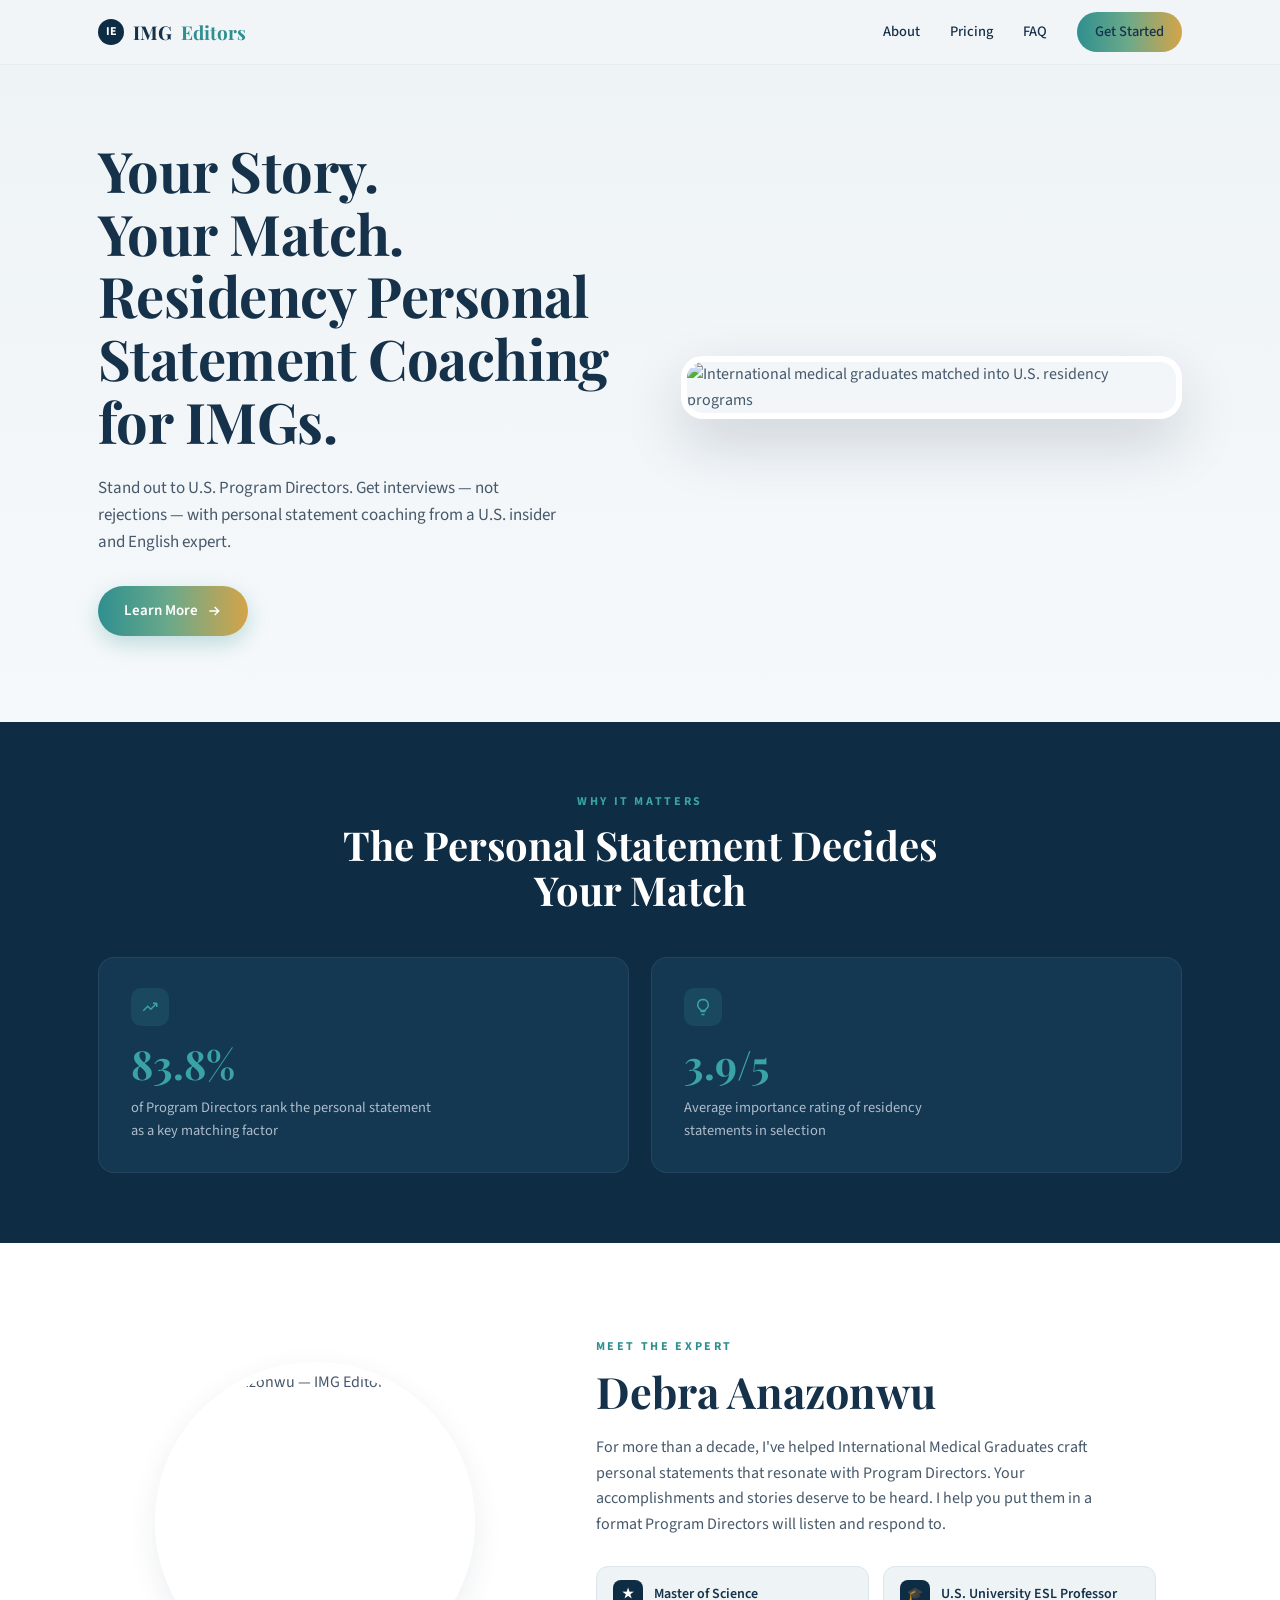
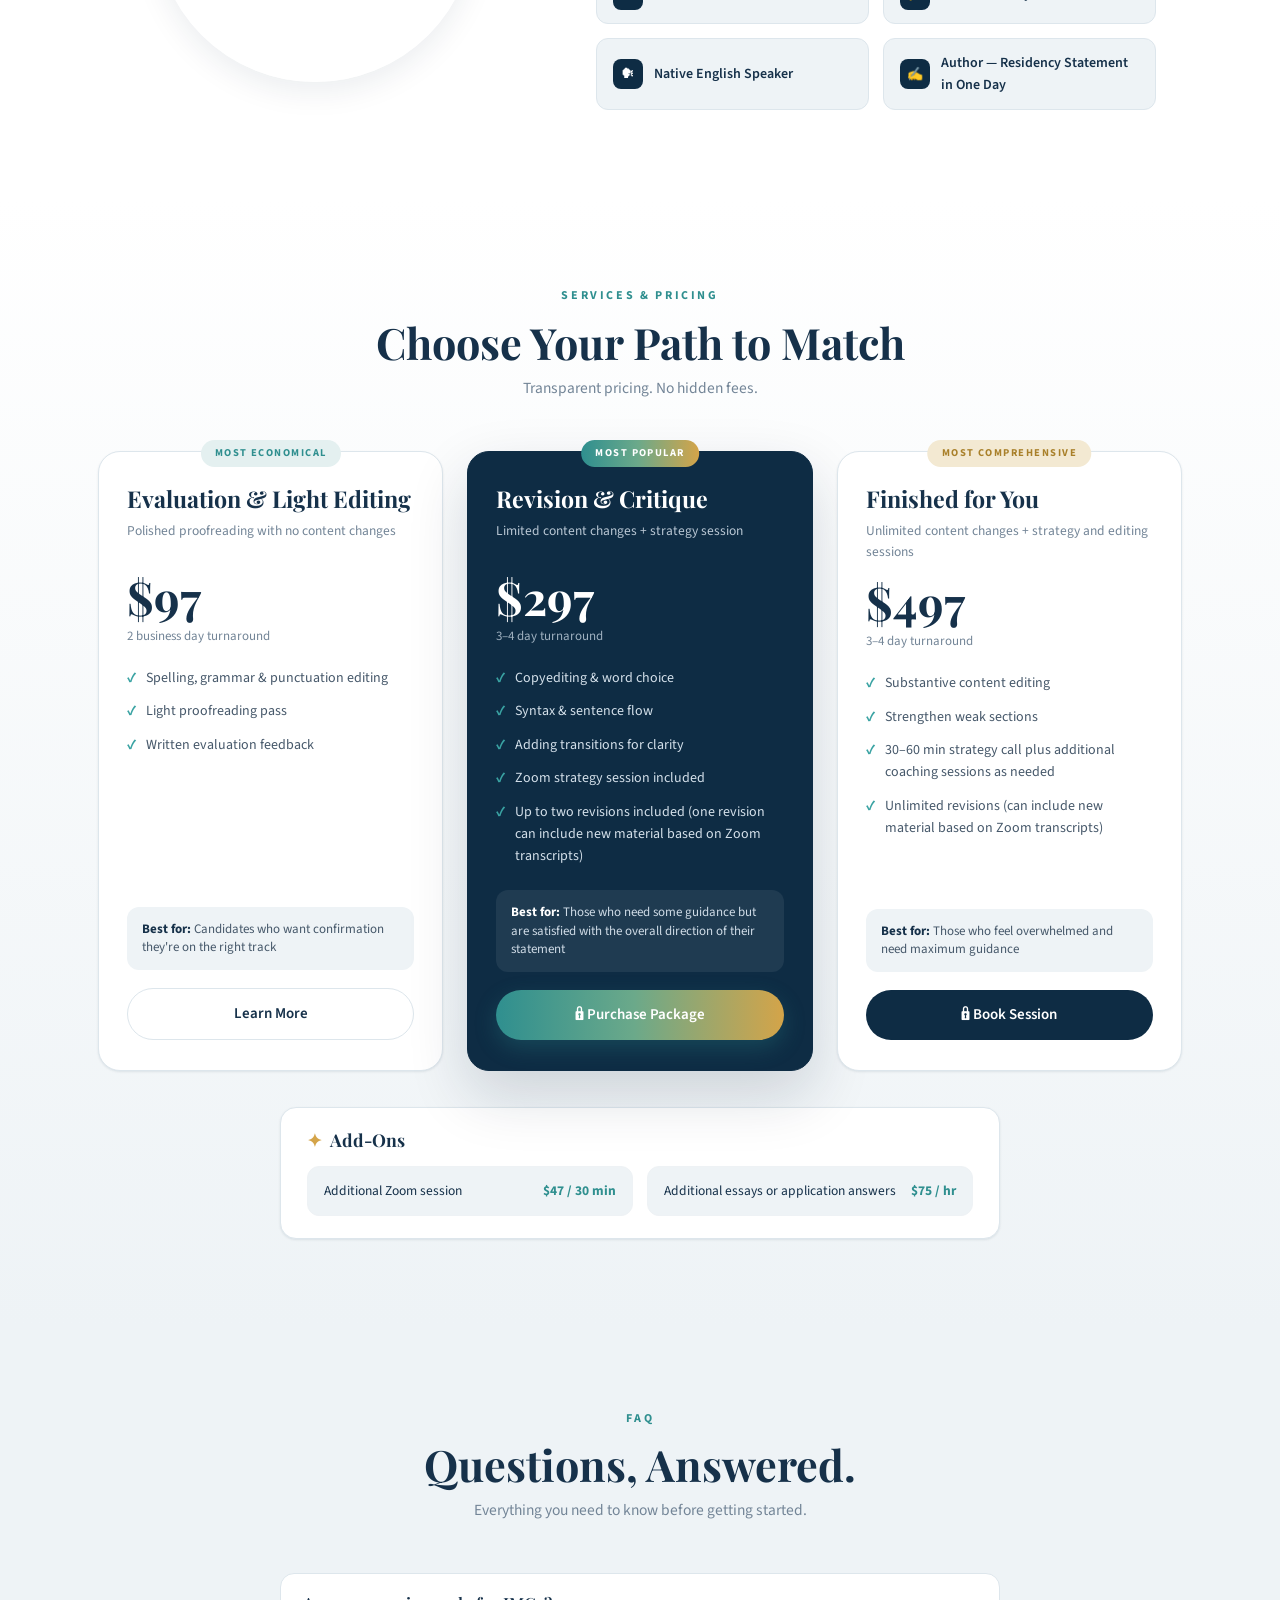
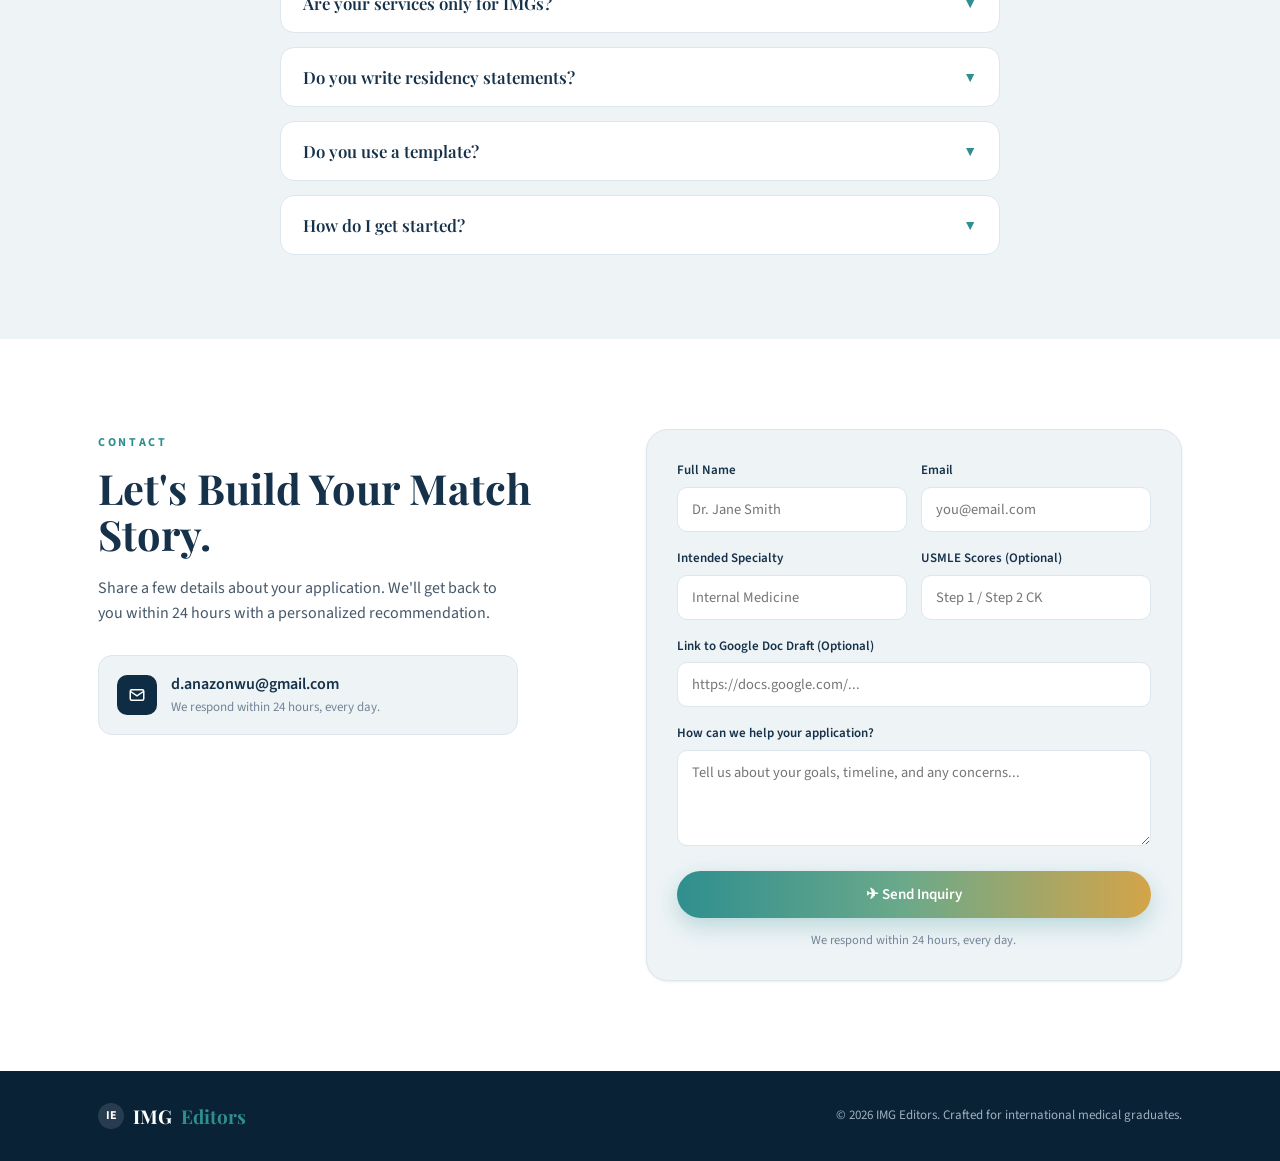
==== index.html @ 1b754765 "Rename index (1).html to index.html" ====
<!DOCTYPE html>
<html lang="en">
<head>
  <meta charset="UTF-8" />
  <meta name="viewport" content="width=device-width, initial-scale=1" />
  <title>IMG Editors — Residency Personal Statement Coaching for IMGs</title>
  <meta name="description" content="Premium residency personal statement editing & coaching for International Medical Graduates. Stand out to U.S. Program Directors and match into your dream specialty." />
  <meta property="og:title" content="IMG Editors — Residency Personal Statement Coaching" />
  <meta property="og:description" content="Expert coaching from a U.S. insider. Get interviews — not rejections." />
  <meta property="og:type" content="website" />
  <link rel="preconnect" href="https://fonts.googleapis.com" />
  <link rel="preconnect" href="https://fonts.gstatic.com" crossorigin />
  <link rel="stylesheet" href="styles.css" />
</head>
<body id="top">

  <!-- NAV -->
  <nav class="nav">
    <div class="container nav-inner">
      <a href="#top" class="brand"><span class="dot">IE</span>IMG<span class="accent">Editors</span></a>
      <div class="nav-links" id="navLinks">
        <a href="#expert">About</a>
        <a href="#pricing">Pricing</a>
        <a href="#faq">FAQ</a>
        <a href="#contact" class="nav-cta">Get Started</a>
      </div>
      <button class="nav-burger" id="burger" aria-label="Menu">
        <svg width="24" height="24" fill="none" stroke="currentColor" stroke-width="2" viewBox="0 0 24 24"><path d="M3 6h18M3 12h18M3 18h18"/></svg>
      </button>
    </div>
  </nav>

  <!-- HERO -->
  <header class="hero">
    <div class="container hero-grid">
      <div class="reveal">
        <h1>Your Story.<br/>Your Match.<br/>Residency Personal Statement Coaching for IMGs.</h1>
        <p>Stand out to U.S. Program Directors. Get interviews — not rejections — with personal statement coaching from a U.S. insider and English expert.</p>
        <a href="book.html" class="btn btn-grad">Learn More
          <svg width="16" height="16" fill="none" stroke="currentColor" stroke-width="2.2" viewBox="0 0 24 24"><path d="M5 12h14M13 6l6 6-6 6"/></svg>
        </a>
      </div>
      <div class="hero-img reveal">
        <img src="assets/hero-doctors.png" alt="International medical graduates matched into U.S. residency programs" />
      </div>
    </div>
  </header>

  <!-- WHY IT MATTERS -->
  <section class="why">
    <div class="container">
      <span class="eyebrow center">Why It Matters</span>
      <h2>The Personal Statement Decides Your Match</h2>
      <div class="stat-grid">
        <div class="stat-card reveal">
          <div class="ic"><svg width="18" height="18" fill="none" stroke="currentColor" stroke-width="2" viewBox="0 0 24 24"><path d="M3 17l6-6 4 4 8-8"/><path d="M21 7h-5M21 7v5"/></svg></div>
          <div class="stat-num">83.8%</div>
          <p>of Program Directors rank the personal statement as a key matching factor</p>
        </div>
        <div class="stat-card reveal">
          <div class="ic"><svg width="18" height="18" fill="none" stroke="currentColor" stroke-width="2" viewBox="0 0 24 24"><path d="M9 18h6M10 22h4M12 2a7 7 0 0 0-4 12.7c.6.5 1 1.3 1 2.1h6c0-.8.4-1.6 1-2.1A7 7 0 0 0 12 2z"/></svg></div>
          <div class="stat-num">3.9/5</div>
          <p>Average importance rating of residency statements in selection</p>
        </div>
      </div>
    </div>
  </section>

  <!-- MEET THE EXPERT -->
  <section class="expert" id="expert">
    <div class="container expert-grid">
      <div class="reveal">
        <div class="expert-photo"><img src="assets/debra.jpg" alt="Debra Anazonwu — IMG Editors founder" /></div>
      </div>
      <div class="reveal">
        <span class="eyebrow">Meet The Expert</span>
        <h2>Debra Anazonwu</h2>
        <p class="bio">For more than a decade, I've helped International Medical Graduates craft personal statements that resonate with Program Directors. Your accomplishments and stories deserve to be heard. I help you put them in a format Program Directors will listen and respond to.</p>
        <div class="cred-grid">
          <div class="cred"><span class="ic">★</span>Master of Science</div>
          <div class="cred"><span class="ic">🎓</span>U.S. University ESL Professor</div>
          <div class="cred"><span class="ic">🗣</span>Native English Speaker</div>
          <div class="cred"><span class="ic">✍</span>Author — Residency Statement in One Day</div>
        </div>
      </div>
    </div>
  </section>

  <!-- PRICING -->
  <section class="pricing" id="pricing">
    <div class="container">
      <div class="section-head">
        <span class="eyebrow center">Services &amp; Pricing</span>
        <h2>Choose Your Path to Match</h2>
        <p class="sub">Transparent pricing. No hidden fees.</p>
      </div>

      <div class="price-grid">
        <!-- Economical -->
        <div class="price-card reveal">
          <span class="badge eco">Most Economical</span>
          <h3>Evaluation &amp; Light Editing</h3>
          <p class="desc">Polished proofreading with no content changes</p>
          <div class="price">$97</div>
          <div class="turn">2 business day turnaround</div>
          <ul class="feat">
            <li>Spelling, grammar &amp; punctuation editing</li>
            <li>Light proofreading pass</li>
            <li>Written evaluation feedback</li>
          </ul>
          <div class="best"><b>Best for:</b> Candidates who want confirmation they're on the right track</div>
          <a href="#contact" class="btn btn-outline btn-block">Learn More</a>
        </div>

        <!-- Popular -->
        <div class="price-card featured reveal">
          <span class="badge pop">Most Popular</span>
          <h3>Revision &amp; Critique</h3>
          <p class="desc">Limited content changes + strategy session</p>
          <div class="price">$297</div>
          <div class="turn">3–4 day turnaround</div>
          <ul class="feat">
            <li>Copyediting &amp; word choice</li>
            <li>Syntax &amp; sentence flow</li>
            <li>Adding transitions for clarity</li>
            <li>Zoom strategy session included</li>
            <li>Up to two revisions included (one revision can include new material based on Zoom transcripts)</li>
          </ul>
          <div class="best"><b>Best for:</b> Those who need some guidance but are satisfied with the overall direction of their statement</div>
          <a href="#contact" class="btn btn-grad btn-block">🔒 Purchase Package</a>
        </div>

        <!-- Comprehensive -->
        <div class="price-card reveal">
          <span class="badge comp">Most Comprehensive</span>
          <h3>Finished for You</h3>
          <p class="desc">Unlimited content changes + strategy and editing sessions</p>
          <div class="price">$497</div>
          <div class="turn">3–4 day turnaround</div>
          <ul class="feat">
            <li>Substantive content editing</li>
            <li>Strengthen weak sections</li>
            <li>30–60 min strategy call plus additional coaching sessions as needed</li>
            <li>Unlimited revisions (can include new material based on Zoom transcripts)</li>
          </ul>
          <div class="best"><b>Best for:</b> Those who feel overwhelmed and need maximum guidance</div>
          <a href="#contact" class="btn btn-navy btn-block">🔒 Book Session</a>
        </div>
      </div>

      <!-- Add-ons -->
      <div class="addons reveal">
        <h4>Add-Ons</h4>
        <div class="addon-row">
          <div class="addon"><span>Additional Zoom session</span><span class="pr">$47 / 30 min</span></div>
          <div class="addon"><span>Additional essays or application answers</span><span class="pr">$75 / hr</span></div>
        </div>
      </div>
    </div>
  </section>

  <!-- FAQ -->
  <section class="faq" id="faq">
    <div class="container">
      <div class="section-head">
        <span class="eyebrow center">FAQ</span>
        <h2>Questions, Answered.</h2>
        <p class="sub">Everything you need to know before getting started.</p>
      </div>
      <div class="faq-list">
        <div class="faq-item">
          <button class="faq-q">Are your services only for IMGs?<span class="chev">▼</span></button>
          <div class="faq-a"><p>While I specialize in International Medical Graduates, I welcome any applicant who wants a stronger, more authentic residency personal statement. The strategies that win interviews apply across the board.</p></div>
        </div>
        <div class="faq-item">
          <button class="faq-q">Do you write residency statements?<span class="chev">▼</span></button>
          <div class="faq-a"><p>No. Program Directors can spot a ghostwritten statement, and ERAS requires your own words. I coach and edit — your story, in your voice, sharpened to resonate with the people who decide your match.</p></div>
        </div>
        <div class="faq-item">
          <button class="faq-q">Do you use a template?<span class="chev">▼</span></button>
          <div class="faq-a"><p>Never. Templates are exactly what makes statements blend in. Every statement I work on is built around your specific experiences, specialty, and goals.</p></div>
        </div>
        <div class="faq-item">
          <button class="faq-q">How do I get started?<span class="chev">▼</span></button>
          <div class="faq-a"><p>Pick the package that fits your needs and submit the contact form below, or <a href="book.html" style="color:var(--teal);font-weight:600;">book a free 15-minute call</a>. I'll respond within 24 hours with a personalized recommendation.</p></div>
        </div>
      </div>
    </div>
  </section>

  <!-- CONTACT -->
  <section class="contact" id="contact">
    <div class="container contact-grid">
      <div class="reveal">
        <span class="eyebrow">Contact</span>
        <h2>Let's Build Your Match Story.</h2>
        <p class="lead">Share a few details about your application. We'll get back to you within 24 hours with a personalized recommendation.</p>
        <div class="contact-mail">
          <div class="ic"><svg width="18" height="18" fill="none" stroke="currentColor" stroke-width="2" viewBox="0 0 24 24"><rect x="3" y="5" width="18" height="14" rx="2"/><path d="m3 7 9 6 9-6"/></svg></div>
          <div>
            <div class="em">d.anazonwu@gmail.com</div>
            <div class="sm">We respond within 24 hours, every day.</div>
          </div>
        </div>
      </div>

      <!-- ====================================================================
           CONTACT FORM
           On submit, opens the visitor's email app with a pre-filled message
           to d.anazonwu@gmail.com. Works with zero setup.
           (To capture leads server-side instead, see README → Formspree.)
           ==================================================================== -->
      <form class="form-card reveal" id="inquiryForm">
        <div class="field row2">
          <div class="field"><label>Full Name</label><input type="text" name="full_name" placeholder="Dr. Jane Smith" required /></div>
          <div class="field"><label>Email</label><input type="email" name="email" placeholder="you@email.com" required /></div>
        </div>
        <div class="field row2">
          <div class="field"><label>Intended Specialty</label><input type="text" name="specialty" placeholder="Internal Medicine" /></div>
          <div class="field"><label>USMLE Scores (Optional)</label><input type="text" name="usmle" placeholder="Step 1 / Step 2 CK" /></div>
        </div>
        <div class="field"><label>Link to Google Doc Draft (Optional)</label><input type="url" name="draft_link" placeholder="https://docs.google.com/..." /></div>
        <div class="field"><label>How can we help your application?</label><textarea name="message" placeholder="Tell us about your goals, timeline, and any concerns..."></textarea></div>
        <button type="submit" class="btn btn-grad btn-block">✈ Send Inquiry</button>
        <p class="form-note">We respond within 24 hours, every day.</p>
      </form>
    </div>
  </section>

  <!-- FOOTER -->
  <footer class="footer">
    <div class="container footer-inner">
      <a href="#top" class="brand"><span class="dot">IE</span>IMG<span class="accent">Editors</span></a>
      <small>© 2026 IMG Editors. Crafted for international medical graduates.</small>
    </div>
  </footer>

  <script>
    // Mobile menu
    document.getElementById('burger').addEventListener('click', function () {
      document.getElementById('navLinks').classList.toggle('show');
    });
    document.querySelectorAll('#navLinks a').forEach(function (a) {
      a.addEventListener('click', function () { document.getElementById('navLinks').classList.remove('show'); });
    });

    // FAQ accordion
    document.querySelectorAll('.faq-q').forEach(function (btn) {
      btn.addEventListener('click', function () {
        var item = btn.parentElement;
        var ans = item.querySelector('.faq-a');
        var isOpen = item.classList.contains('open');
        document.querySelectorAll('.faq-item').forEach(function (i) {
          i.classList.remove('open');
          i.querySelector('.faq-a').style.maxHeight = null;
        });
        if (!isOpen) {
          item.classList.add('open');
          ans.style.maxHeight = ans.scrollHeight + 'px';
        }
      });
    });

    // Contact form -> open email client prefilled to Debra
    document.getElementById('inquiryForm').addEventListener('submit', function (e) {
      e.preventDefault();
      var f = e.target;
      var val = function (n) { return (f.elements[n] && f.elements[n].value.trim()) || '—'; };
      var subject = 'New Inquiry — ' + (f.elements['full_name'].value.trim() || 'IMG Editors');
      var body =
        'Full Name: ' + val('full_name') + '\n' +
        'Email: ' + val('email') + '\n' +
        'Intended Specialty: ' + val('specialty') + '\n' +
        'USMLE Scores: ' + val('usmle') + '\n' +
        'Google Doc Draft: ' + val('draft_link') + '\n\n' +
        'How can we help your application?\n' + val('message');
      window.location.href = 'mailto:d.anazonwu@gmail.com'
        + '?subject=' + encodeURIComponent(subject)
        + '&body=' + encodeURIComponent(body);
    });

    // Scroll reveal
    document.documentElement.classList.add("js");
    var io = new IntersectionObserver(function (entries) {
      entries.forEach(function (e) { if (e.isIntersecting) { e.target.classList.add('in'); io.unobserve(e.target); } });
    }, { threshold: 0.05, rootMargin: "0px 0px -8% 0px" });
    document.querySelectorAll('.reveal').forEach(function (el) { io.observe(el); });
  </script>
</body>
</html>
---- styles.css ----
/* ===========================================================
   IMG Editors — shared styles
   =========================================================== */

@import url('https://fonts.googleapis.com/css2?family=Playfair+Display:ital,wght@0,400;0,600;0,700;0,800;0,900;1,500&family=Source+Sans+3:ital,wght@0,300;0,400;0,500;0,600;0,700;1,400&display=swap');

:root {
  --navy:        #0e2c44;
  --navy-deep:   #0a2236;
  --navy-card:   #143752;
  --navy-card-2: #173d5a;
  --teal:        #2f8f8f;
  --teal-bright: #3aa3a3;
  --teal-soft:   #e4f0f0;
  --gold:        #d4a449;
  --gold-soft:   #f3e9d2;
  --cream:       #eef3f6;
  --cream-2:     #e7eef2;
  --white:       #ffffff;
  --ink:         #16314a;
  --text:        #46586a;
  --muted:       #738597;
  --border:      #dde6ec;
  --border-soft: #eef2f5;
  --grad-cta:    linear-gradient(90deg, #2f8f8f 0%, #6ba98a 48%, #d4a449 100%);
  --shadow-sm:   0 1px 3px rgba(14,44,68,.06), 0 1px 2px rgba(14,44,68,.04);
  --shadow-md:   0 10px 30px rgba(14,44,68,.08);
  --shadow-lg:   0 24px 60px rgba(10,34,54,.16);
  --radius:      16px;
  --radius-lg:   22px;
  --maxw:        1140px;
}

* { box-sizing: border-box; margin: 0; padding: 0; }

html { scroll-behavior: smooth; }

body {
  font-family: 'Source Sans 3', -apple-system, BlinkMacSystemFont, sans-serif;
  color: var(--text);
  background: var(--white);
  line-height: 1.6;
  font-size: 16px;
  -webkit-font-smoothing: antialiased;
}

h1, h2, h3, h4 { font-family: 'Playfair Display', Georgia, serif; color: var(--ink); line-height: 1.12; font-weight: 700; }

a { color: inherit; text-decoration: none; }
img { max-width: 100%; display: block; }

.container { max-width: var(--maxw); margin: 0 auto; padding: 0 28px; }

.eyebrow {
  font-family: 'Source Sans 3', sans-serif;
  text-transform: uppercase;
  letter-spacing: .22em;
  font-size: 12px;
  font-weight: 700;
  color: var(--teal);
}
.eyebrow.center { text-align: center; display: block; }

/* ---------- Buttons ---------- */
.btn {
  display: inline-flex;
  align-items: center;
  gap: 8px;
  font-family: 'Source Sans 3', sans-serif;
  font-weight: 600;
  font-size: 15px;
  border: none;
  border-radius: 999px;
  padding: 13px 26px;
  cursor: pointer;
  transition: transform .18s ease, box-shadow .18s ease, opacity .18s ease;
  text-align: center;
  justify-content: center;
}
.btn:hover { transform: translateY(-2px); }
.btn-grad   { background: var(--grad-cta); color: #fff; box-shadow: 0 8px 22px rgba(47,143,143,.28); }
.btn-grad:hover { box-shadow: 0 12px 28px rgba(47,143,143,.36); }
.btn-navy   { background: var(--navy); color: #fff; }
.btn-navy:hover { background: #123552; }
.btn-outline{ background: #fff; color: var(--ink); border: 1.5px solid var(--border); }
.btn-outline:hover { border-color: var(--teal); color: var(--teal); }
.btn-block  { width: 100%; }
.btn-sm     { padding: 9px 20px; font-size: 14px; }

/* ---------- Nav ---------- */
.nav {
  position: sticky; top: 0; z-index: 50;
  background: rgba(238,243,246,.82);
  backdrop-filter: blur(12px);
  border-bottom: 1px solid rgba(221,230,236,.6);
}
.nav-inner { display: flex; align-items: center; justify-content: space-between; height: 64px; }
.brand { display: flex; align-items: center; gap: 9px; font-family: 'Playfair Display', serif; font-weight: 700; font-size: 19px; color: var(--ink); }
.brand .dot { width: 26px; height: 26px; border-radius: 50%; background: var(--navy); display: grid; place-items: center; color: #fff; font-size: 12px; font-family: 'Source Sans 3'; font-weight: 700; }
.brand .accent { color: var(--teal); }
.nav-links { display: flex; align-items: center; gap: 30px; }
.nav-links a { font-size: 14.5px; font-weight: 500; color: var(--ink); transition: color .15s; }
.nav-links a:hover { color: var(--teal); }
.nav-cta {
  background: var(--grad-cta); color: #fff; font-size: 13px; font-weight: 600;
  padding: 8px 18px; border-radius: 999px;
}
.nav-burger { display: none; background: none; border: none; cursor: pointer; color: var(--ink); }

/* ---------- Hero (home) ---------- */
.hero { background: linear-gradient(180deg, var(--cream) 0%, #f6f9fb 100%); padding: 74px 0 86px; }
.hero-grid { display: grid; grid-template-columns: 1.05fr 1fr; gap: 56px; align-items: center; }
.hero h1 {
  font-size: clamp(2.4rem, 4.6vw, 3.5rem);
  letter-spacing: -.01em;
  color: var(--ink);
  margin-bottom: 22px;
}
.hero p { font-size: 17px; color: var(--text); max-width: 460px; margin-bottom: 30px; }
.hero-img {
  border-radius: var(--radius-lg);
  overflow: hidden;
  box-shadow: var(--shadow-lg);
  border: 6px solid #fff;
}
.hero-img img { width: 100%; height: 100%; object-fit: cover; }

/* reveal animation (progressive enhancement: visible without JS) */
.js .reveal { opacity: 0; transform: translateY(18px); }
.js .reveal.in { opacity: 1; transform: none; transition: opacity .7s ease, transform .7s ease; }
@media (prefers-reduced-motion: reduce) { .js .reveal { opacity: 1; transform: none; } }

/* ---------- Why it matters (dark) ---------- */
.why { background: var(--navy); color: #fff; padding: 70px 0; }
.why h2 { color: #fff; text-align: center; font-size: clamp(1.9rem, 3.2vw, 2.5rem); margin: 12px auto 0; max-width: 620px; }
.why .eyebrow { color: var(--teal-bright); }
.stat-grid { display: grid; grid-template-columns: 1fr 1fr; gap: 22px; margin-top: 44px; }
.stat-card {
  background: var(--navy-card); border: 1px solid rgba(255,255,255,.07);
  border-radius: var(--radius); padding: 30px 32px;
}
.stat-card .ic { width: 38px; height: 38px; border-radius: 10px; background: rgba(58,163,163,.16); display: grid; place-items: center; color: var(--teal-bright); margin-bottom: 18px; }
.stat-num { font-family: 'Playfair Display', serif; font-size: 2.5rem; font-weight: 700; color: var(--teal-bright); line-height: 1; margin-bottom: 12px; }
.stat-card p { color: #aebccb; font-size: 14.5px; max-width: 300px; }

/* ---------- Expert ---------- */
.expert { padding: 90px 0; background: #fff; }
.expert-grid { display: grid; grid-template-columns: 0.85fr 1.15fr; gap: 64px; align-items: center; }
.expert-photo { width: 320px; height: 320px; border-radius: 50%; overflow: hidden; box-shadow: var(--shadow-md); border: 8px solid #fff; margin: 0 auto; }
.expert-photo img { width: 100%; height: 100%; object-fit: cover; }
.expert h2 { font-size: clamp(2rem, 3.4vw, 2.7rem); margin: 8px 0 20px; }
.expert p.bio { font-size: 16px; color: var(--text); margin-bottom: 28px; max-width: 540px; }
.cred-grid { display: grid; grid-template-columns: 1fr 1fr; gap: 14px; max-width: 560px; }
.cred {
  display: flex; align-items: center; gap: 11px;
  background: var(--cream); border: 1px solid var(--border);
  border-radius: 12px; padding: 13px 16px; font-size: 14px; font-weight: 600; color: var(--ink);
}
.cred .ic { width: 30px; height: 30px; border-radius: 8px; background: var(--navy); color: #fff; display: grid; place-items: center; flex-shrink: 0; font-size: 13px; }

/* ---------- Pricing ---------- */
.pricing { padding: 86px 0; background: linear-gradient(180deg, #fff 0%, var(--cream) 100%); }
.section-head { text-align: center; margin-bottom: 50px; }
.section-head h2 { font-size: clamp(2rem, 3.6vw, 2.7rem); margin: 12px 0 10px; }
.section-head .sub { color: var(--muted); font-size: 15.5px; }
.price-grid { display: grid; grid-template-columns: repeat(3, 1fr); gap: 24px; align-items: stretch; }
.price-card {
  position: relative; background: #fff; border: 1px solid var(--border);
  border-radius: var(--radius-lg); padding: 34px 28px 30px;
  display: flex; flex-direction: column; box-shadow: var(--shadow-sm);
  transition: transform .2s ease, box-shadow .2s ease;
}
.price-card:hover { transform: translateY(-4px); box-shadow: var(--shadow-md); }
.price-card.featured {
  background: var(--navy); color: #fff; border-color: var(--navy);
  box-shadow: var(--shadow-lg); transform: scale(1.03);
}
.price-card.featured:hover { transform: scale(1.03) translateY(-4px); }
.price-card.featured h3, .price-card.featured .price { color: #fff; }
.price-card.featured .desc { color: #b9c7d4; }
.price-card.featured .feat li { color: #d4e0ea; }
.badge {
  position: absolute; top: -12px; left: 50%; transform: translateX(-50%);
  font-size: 10.5px; font-weight: 700; letter-spacing: .14em; text-transform: uppercase;
  padding: 5px 14px; border-radius: 999px; white-space: nowrap;
}
.badge.eco  { background: var(--teal-soft); color: var(--teal); }
.badge.pop  { background: var(--grad-cta); color: #fff; }
.badge.comp { background: var(--gold-soft); color: #a9802a; }
.price-card h3 { font-size: 1.45rem; margin-bottom: 8px; }
.price-card .desc { font-size: 13.5px; color: var(--muted); min-height: 38px; margin-bottom: 16px; }
.price { font-family: 'Playfair Display', serif; font-size: 2.9rem; font-weight: 700; color: var(--ink); line-height: 1; }
.turn { font-size: 13px; color: var(--muted); margin: 6px 0 20px; }
.price-card.featured .turn { color: #9fb1c0; }
.feat { list-style: none; display: flex; flex-direction: column; gap: 11px; margin-bottom: 22px; flex-grow: 1; }
.feat li { display: flex; gap: 10px; font-size: 14px; color: var(--text); }
.feat li::before { content: "✓"; color: var(--teal-bright); font-weight: 800; flex-shrink: 0; }
.best {
  font-size: 13px; border-radius: 12px; padding: 13px 15px; margin-bottom: 18px; line-height: 1.45;
  background: var(--cream); color: var(--text);
}
.best b { color: var(--ink); }
.price-card.featured .best { background: rgba(255,255,255,.07); color: #cfdbe6; }
.price-card.featured .best b { color: #fff; }

/* ---------- Add-ons ---------- */
.addons { max-width: 720px; margin: 36px auto 0; background: #fff; border: 1px solid var(--border); border-radius: var(--radius); padding: 22px 26px; box-shadow: var(--shadow-sm); }
.addons h4 { font-family: 'Playfair Display'; font-size: 1.1rem; margin-bottom: 16px; display: flex; align-items: center; gap: 8px; }
.addons h4::before { content: "✦"; color: var(--gold); }
.addon-row { display: grid; grid-template-columns: 1fr 1fr; gap: 14px; }
.addon { display: flex; justify-content: space-between; align-items: center; gap: 10px; background: var(--cream); border: 1px solid var(--border-soft); border-radius: 12px; padding: 13px 16px; font-size: 13.5px; color: var(--ink); }
.addon .pr { color: var(--teal); font-weight: 700; white-space: nowrap; }

/* ---------- FAQ ---------- */
.faq { padding: 84px 0; background: var(--cream); }
.faq-list { max-width: 720px; margin: 0 auto; display: flex; flex-direction: column; gap: 14px; }
.faq-item { background: #fff; border: 1px solid var(--border); border-radius: 14px; overflow: hidden; }
.faq-q { width: 100%; text-align: left; background: none; border: none; cursor: pointer; padding: 18px 22px; font-family: 'Playfair Display', serif; font-weight: 600; font-size: 1.05rem; color: var(--ink); display: flex; justify-content: space-between; align-items: center; gap: 16px; }
.faq-q .chev { color: var(--teal); transition: transform .25s ease; flex-shrink: 0; font-size: 14px; }
.faq-item.open .chev { transform: rotate(180deg); }
.faq-a { max-height: 0; overflow: hidden; transition: max-height .3s ease; }
.faq-a p { padding: 0 22px 20px; font-size: 15px; color: var(--text); }

/* ---------- Contact ---------- */
.contact { padding: 90px 0; background: #fff; }
.contact-grid { display: grid; grid-template-columns: 1fr 1.1fr; gap: 60px; align-items: start; }
.contact h2 { font-size: clamp(2rem, 3.5vw, 2.6rem); margin: 10px 0 18px; }
.contact .lead { font-size: 16px; color: var(--text); max-width: 420px; margin-bottom: 28px; }
.contact-mail { display: flex; align-items: center; gap: 14px; background: var(--cream); border: 1px solid var(--border); border-radius: 14px; padding: 16px 18px; max-width: 420px; }
.contact-mail .ic { width: 40px; height: 40px; border-radius: 10px; background: var(--navy); color: #fff; display: grid; place-items: center; flex-shrink: 0; }
.contact-mail .em { font-weight: 600; color: var(--ink); }
.contact-mail .sm { font-size: 13px; color: var(--muted); }
.form-card { background: var(--cream); border: 1px solid var(--border); border-radius: var(--radius-lg); padding: 30px; box-shadow: var(--shadow-sm); }
.field { margin-bottom: 16px; }
.field.row2 { display: grid; grid-template-columns: 1fr 1fr; gap: 14px; margin-bottom: 16px; }
.field.row2 .field { margin-bottom: 0; }
label { display: block; font-size: 13px; font-weight: 600; color: var(--ink); margin-bottom: 6px; }
input, textarea {
  width: 100%; font-family: 'Source Sans 3', sans-serif; font-size: 14.5px;
  padding: 11px 14px; border: 1px solid var(--border); border-radius: 10px;
  background: #fff; color: var(--ink); transition: border-color .15s, box-shadow .15s;
}
input:focus, textarea:focus { outline: none; border-color: var(--teal); box-shadow: 0 0 0 3px rgba(47,143,143,.12); }
textarea { resize: vertical; min-height: 96px; }
.form-note { font-size: 12.5px; color: var(--muted); margin-top: 12px; text-align: center; }

/* ---------- Footer ---------- */
.footer { background: var(--navy-deep); color: #9fb1c0; padding: 30px 0; }
.footer-inner { display: flex; justify-content: space-between; align-items: center; gap: 16px; flex-wrap: wrap; }
.footer .brand { color: #fff; }
.footer .brand .dot { background: rgba(255,255,255,.12); }
.footer small { font-size: 13px; }

/* ===========================================================
   Booking / Resources page
   =========================================================== */
.book-hero { background: var(--navy); color: #fff; padding: 30px 0 80px; }
.back-pill { display: inline-flex; align-items: center; gap: 7px; background: var(--grad-cta); color: #fff; font-size: 13px; font-weight: 600; padding: 8px 16px; border-radius: 999px; margin-bottom: 36px; }
.book-hero h1 { color: #fff; text-align: center; font-size: clamp(2.1rem, 4.2vw, 3rem); margin: 0 auto 18px; max-width: 640px; }
.book-hero .sub { text-align: center; color: #b3c2d0; max-width: 480px; margin: 0 auto 38px; font-size: 16px; }
.cal-wrap { max-width: 760px; margin: 0 auto; background: rgba(255,255,255,.04); border: 1px solid rgba(255,255,255,.09); border-radius: var(--radius-lg); padding: 16px; }
.calendly-inline-widget { border-radius: 12px; overflow: hidden; }

.ebooks { padding: 84px 0; background: #fff; }
.ebook-grid { display: grid; grid-template-columns: 1fr 1fr; gap: 24px; max-width: 880px; margin: 0 auto; }
.ebook-card { background: #fff; border: 1px solid var(--border); border-radius: var(--radius-lg); padding: 30px 28px; box-shadow: var(--shadow-sm); display: flex; flex-direction: column; }
.ebook-card:hover { box-shadow: var(--shadow-md); }
.ebook-card .ic { width: 44px; height: 44px; border-radius: 12px; background: var(--teal-soft); color: var(--teal); display: grid; place-items: center; margin-bottom: 18px; }
.ebook-card h3 { font-size: 1.2rem; margin-bottom: 12px; line-height: 1.28; }
.ebook-card p { font-size: 14.5px; color: var(--text); margin-bottom: 20px; flex-grow: 1; }
.ebook-card .price { font-size: 2rem; margin-bottom: 18px; }

.more-strip { max-width: 720px; margin: 0 auto; background: var(--cream); border: 1px solid var(--border); border-radius: var(--radius); padding: 18px 24px; }
.more-strip .h { text-align: center; font-weight: 600; color: var(--ink); font-size: 14px; margin-bottom: 14px; }
.more-strip .h a { color: var(--teal); }

/* ---------- Responsive ---------- */
@media (max-width: 900px) {
  .hero-grid, .expert-grid, .contact-grid { grid-template-columns: 1fr; gap: 38px; }
  .hero { padding: 50px 0 60px; }
  .hero p { max-width: none; }
  .expert-photo { width: 240px; height: 240px; }
  .stat-grid, .price-grid, .ebook-grid { grid-template-columns: 1fr; }
  .price-card.featured { transform: none; }
  .price-card.featured:hover { transform: translateY(-4px); }
  .cred-grid, .addon-row { grid-template-columns: 1fr; }
  .nav-links { display: none; }
  .nav-links.show { display: flex; position: absolute; top: 64px; left: 0; right: 0; flex-direction: column; gap: 0; background: var(--cream); border-bottom: 1px solid var(--border); padding: 8px 28px 16px; }
  .nav-links.show a { padding: 10px 0; }
  .nav-burger { display: block; }
  .field.row2 { grid-template-columns: 1fr; }
}
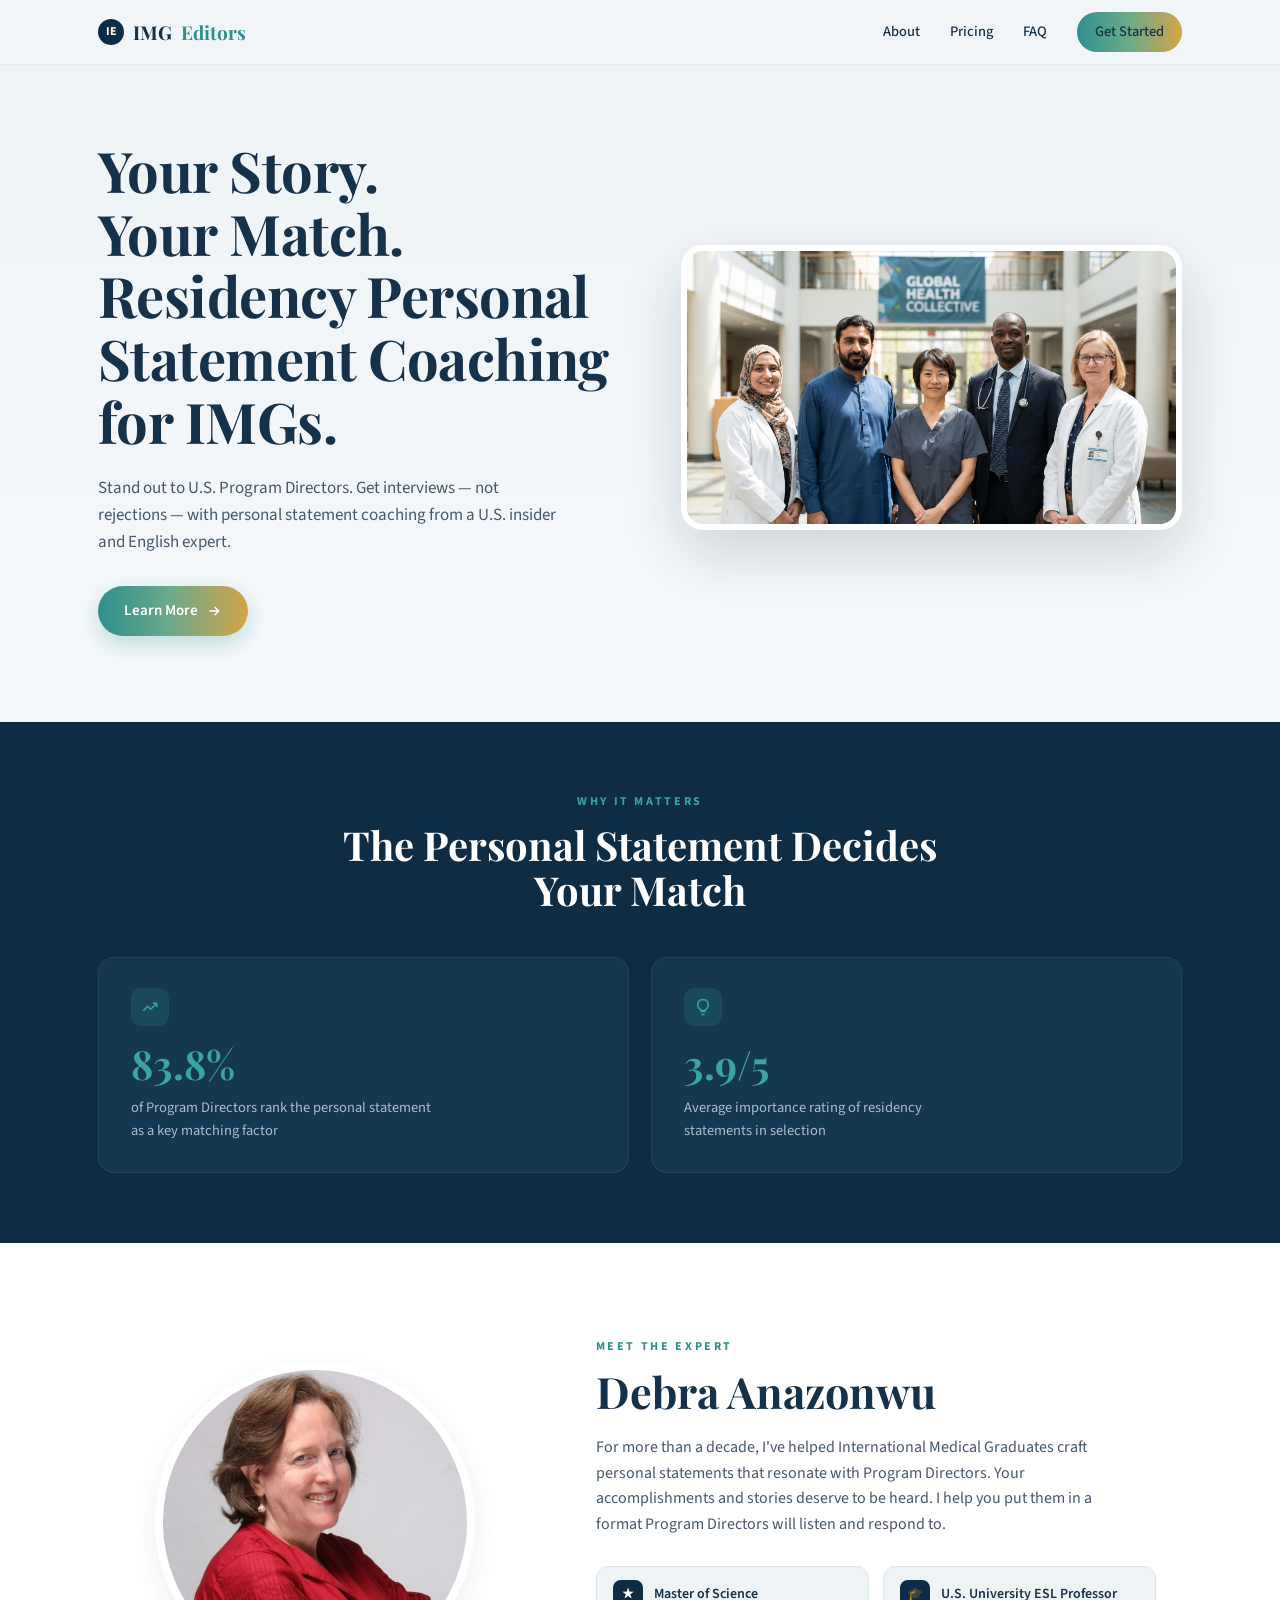
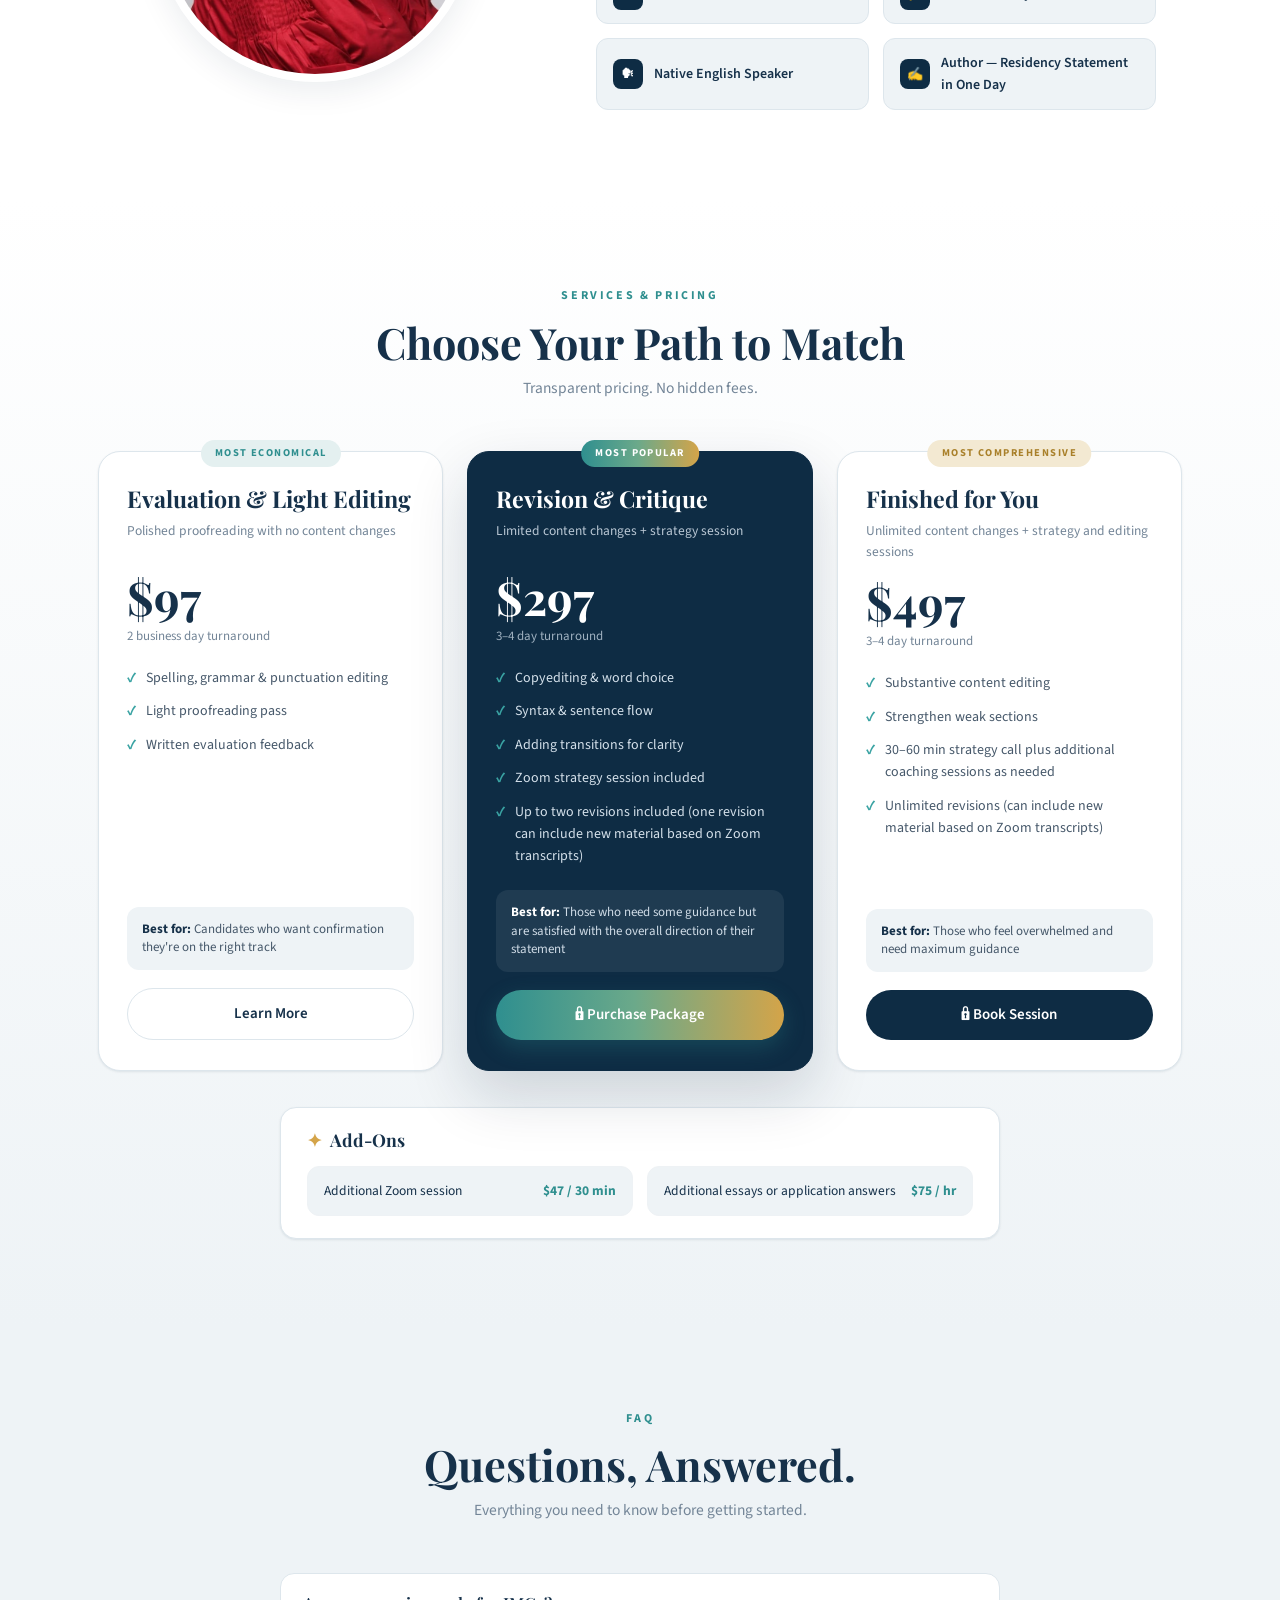
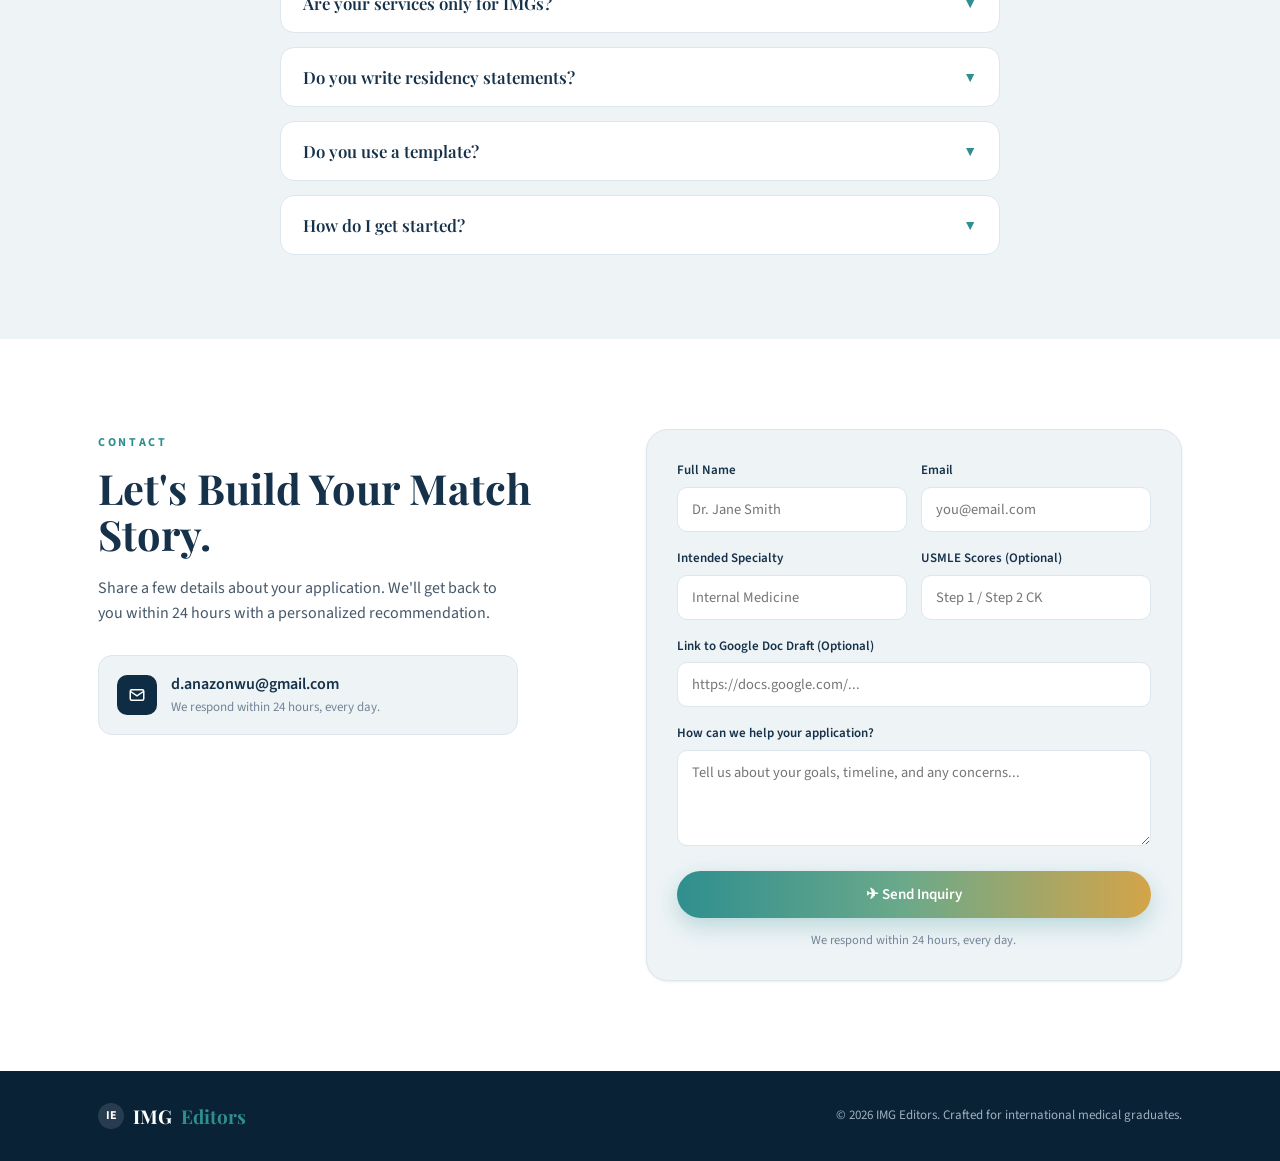
==== commit f9d01486: "Update index.html" ====
--- a/index.html
+++ b/index.html
@@ -41,7 +41,7 @@
         </a>
       </div>
       <div class="hero-img reveal">
-        <img src="assets/hero-doctors.png" alt="International medical graduates matched into U.S. residency programs" />
+        <img src="hero-doctors.png" alt="International medical graduates matched into U.S. residency programs" />
       </div>
     </div>
   </header>
@@ -70,7 +70,7 @@
   <section class="expert" id="expert">
     <div class="container expert-grid">
       <div class="reveal">
-        <div class="expert-photo"><img src="assets/debra.jpg" alt="Debra Anazonwu — IMG Editors founder" /></div>
+        <div class="expert-photo"><img src="debra.jpg" alt="Debra Anazonwu — IMG Editors founder" /></div>
       </div>
       <div class="reveal">
         <span class="eyebrow">Meet The Expert</span>
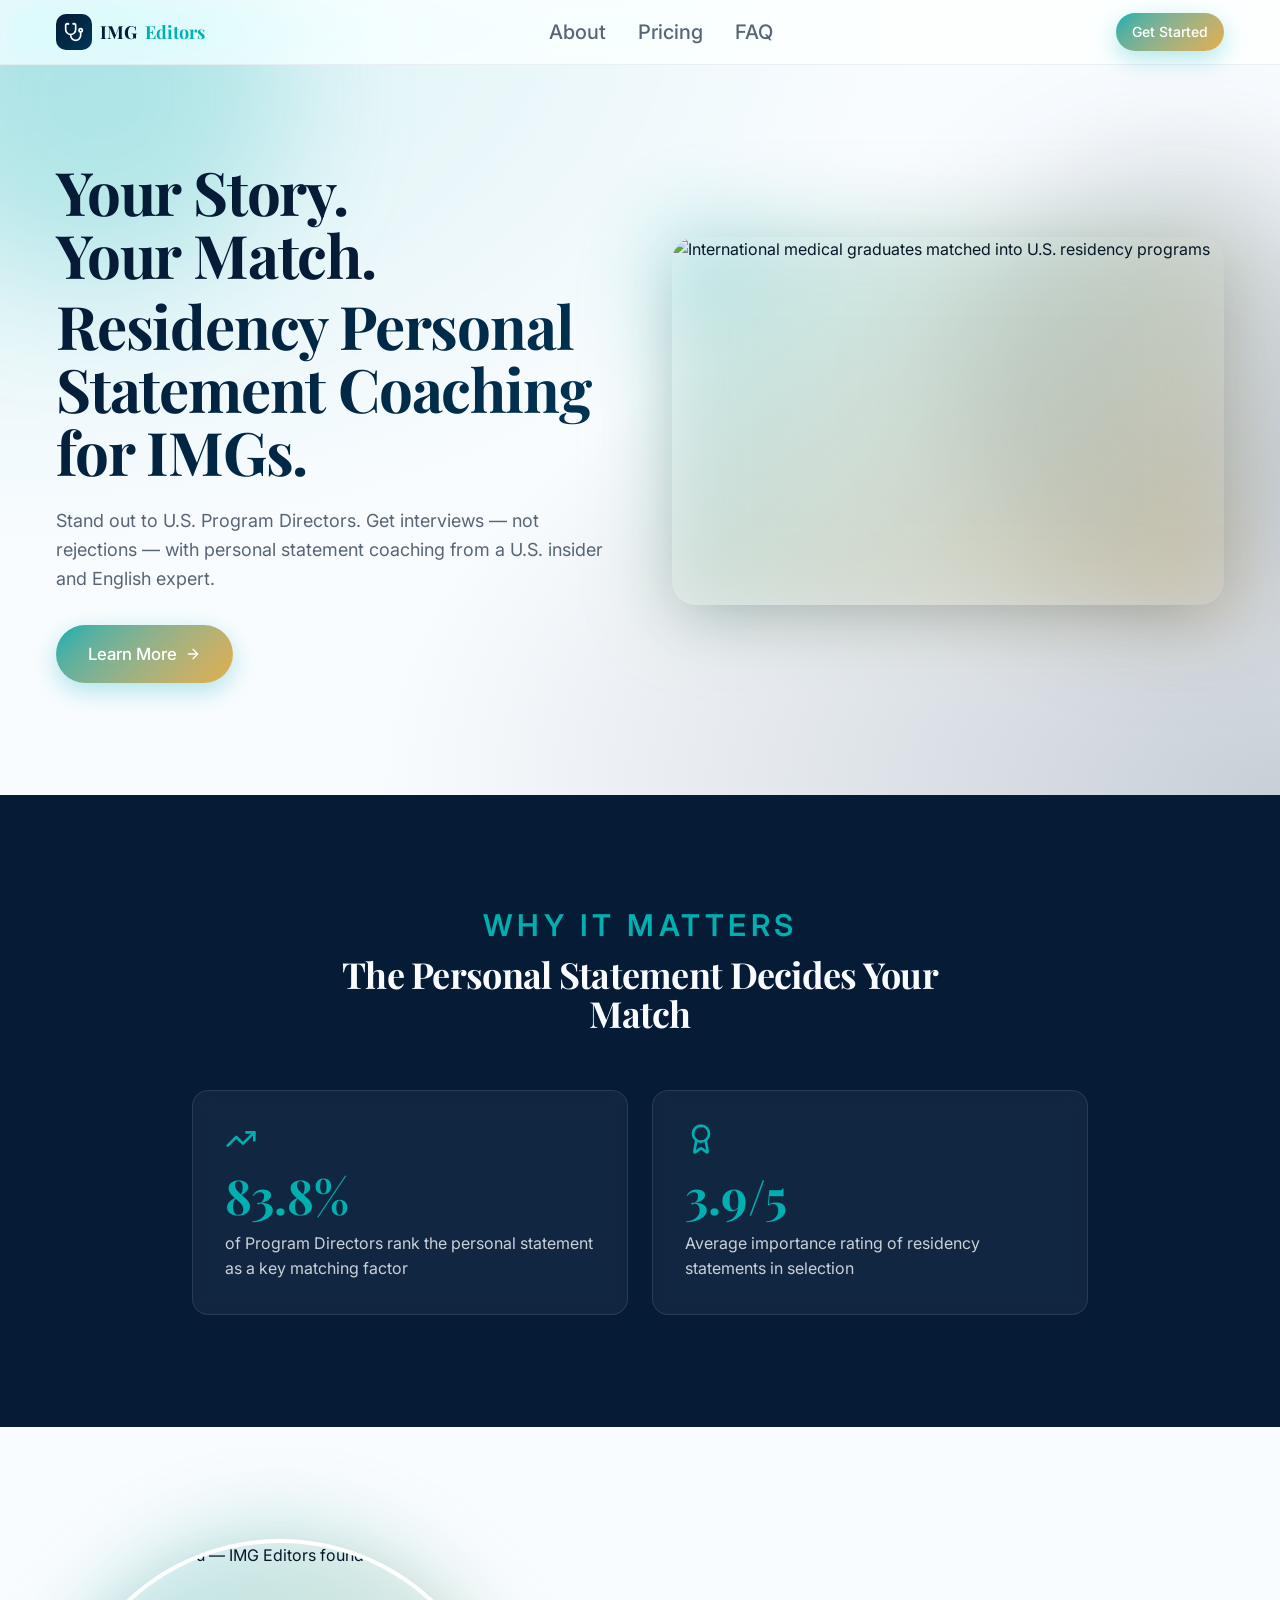
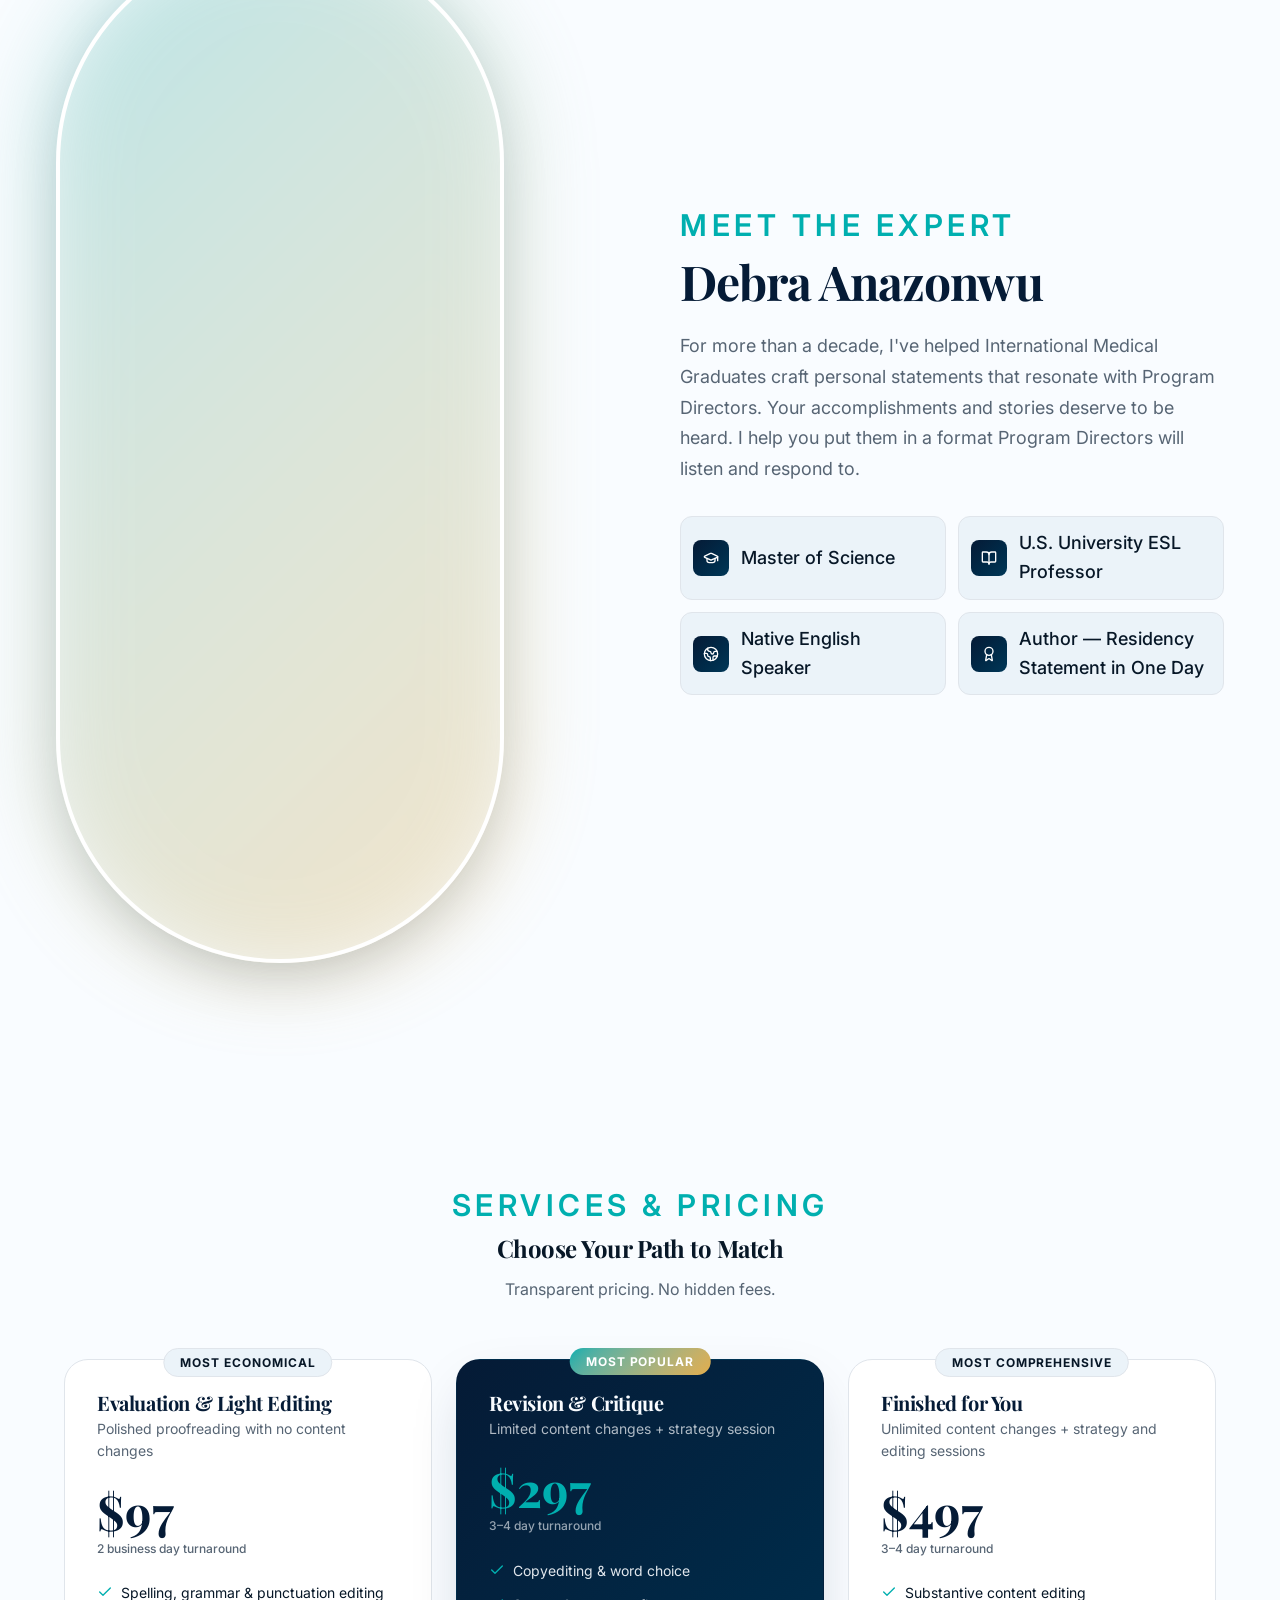
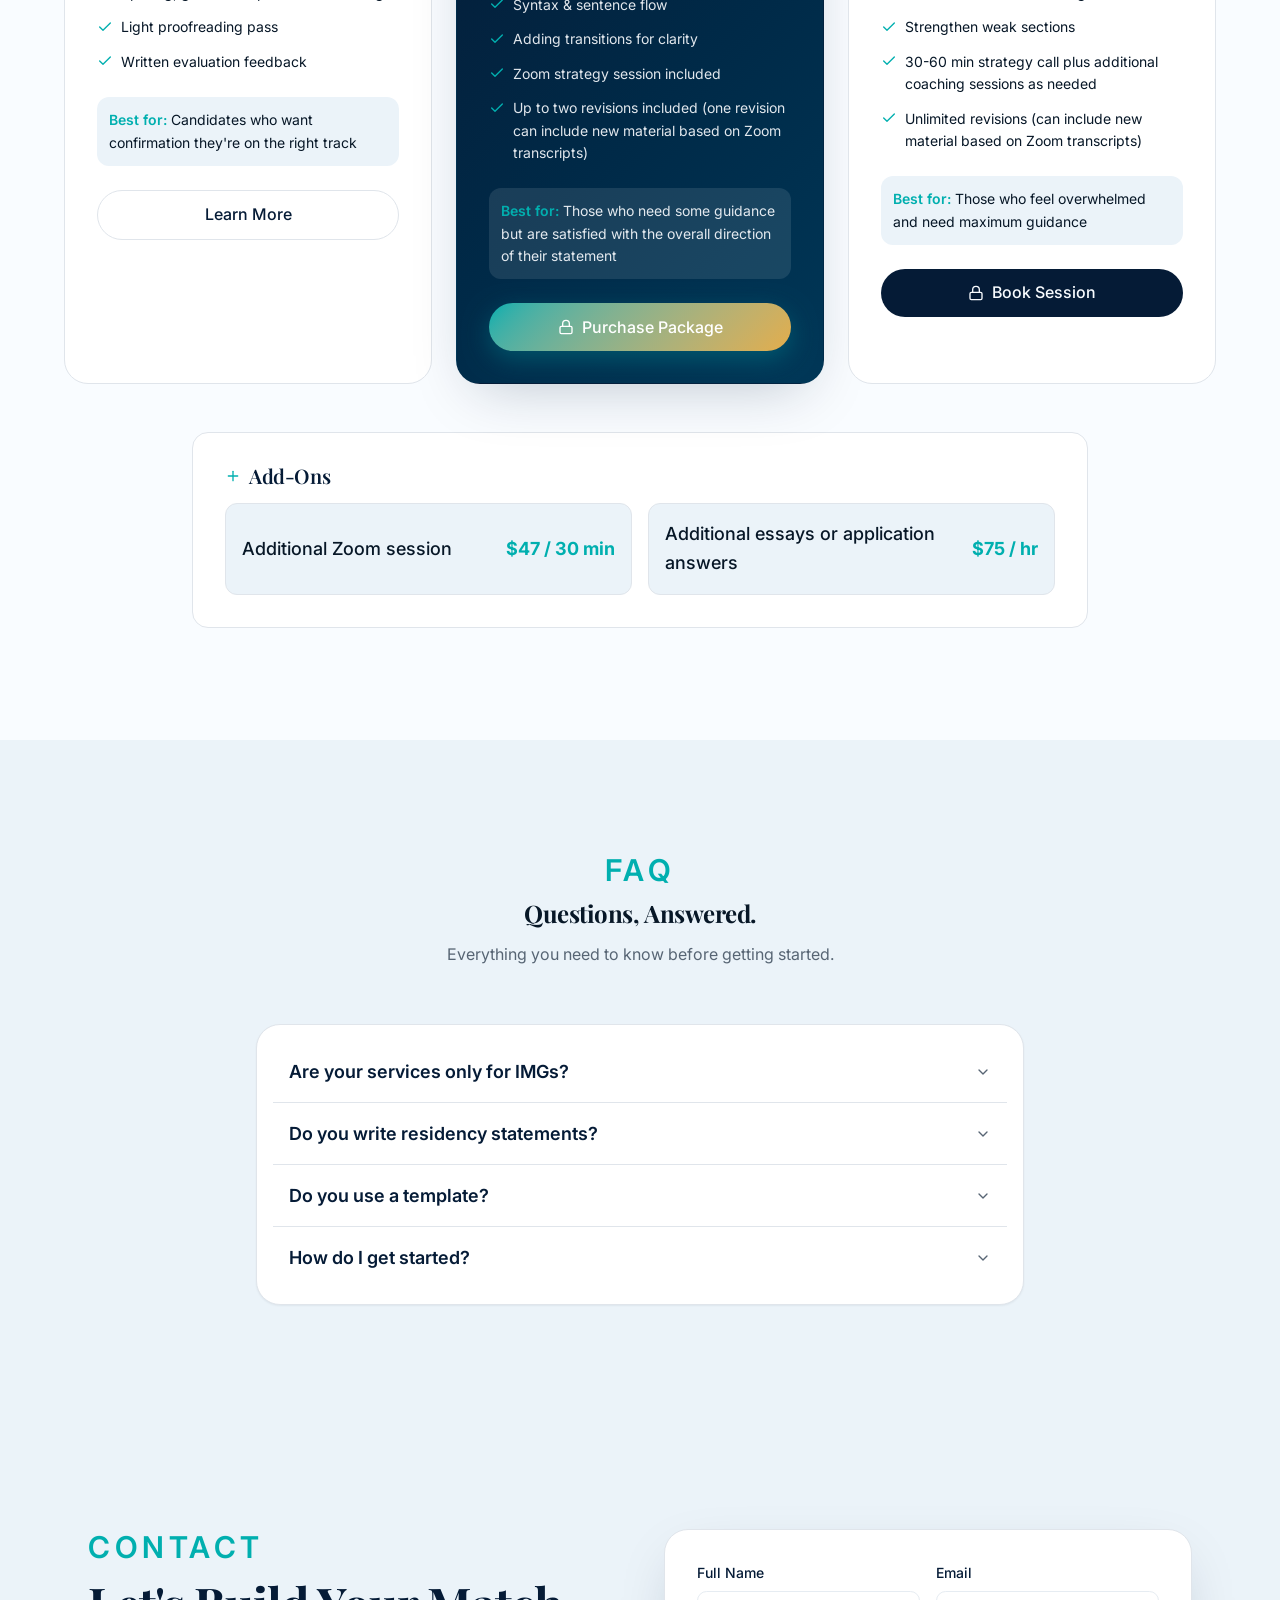
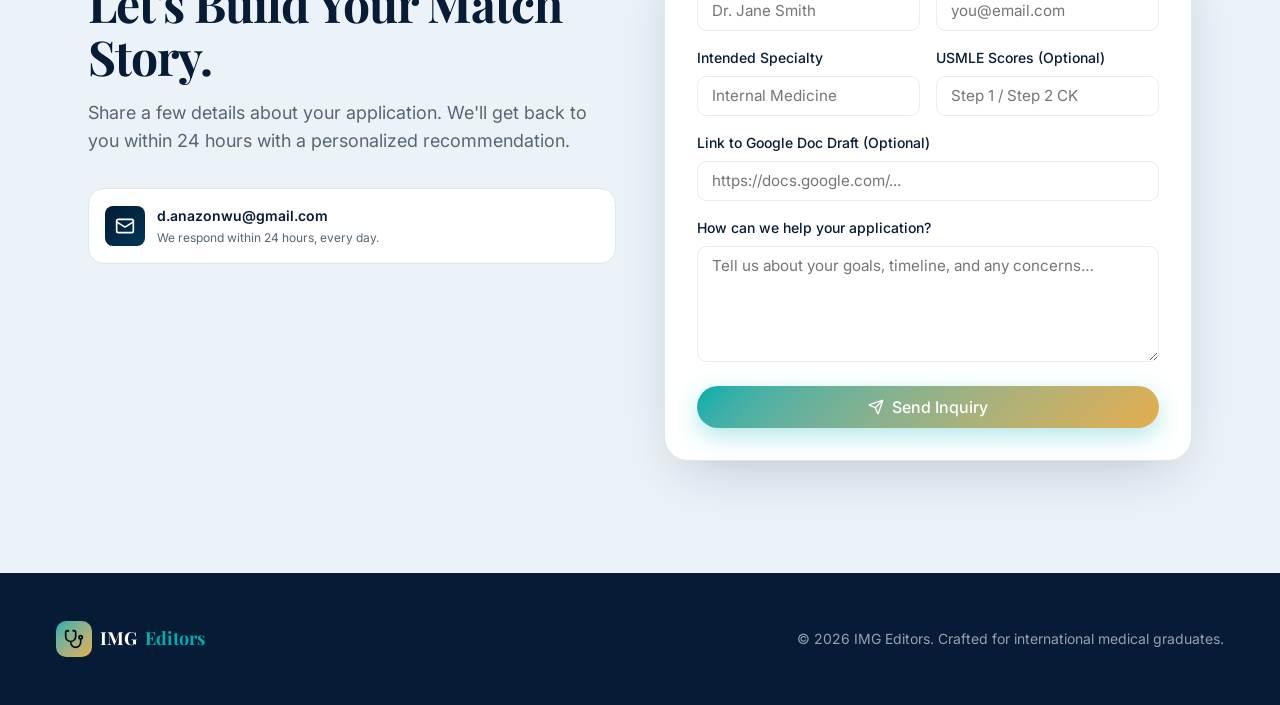
==== commit 74ade568: "Update index.html" ====
--- a/index.html
+++ b/index.html
@@ -14,277 +14,285 @@
 </head>
 <body id="top">
 
-  <!-- NAV -->
-  <nav class="nav">
+  <!-- NAVBAR -->
+  <header class="nav">
     <div class="container nav-inner">
-      <a href="#top" class="brand"><span class="dot">IE</span>IMG<span class="accent">Editors</span></a>
-      <div class="nav-links" id="navLinks">
+      <a href="#top" class="logo">
+        <span class="mark"><svg viewBox="0 0 24 24" fill="none" stroke="currentColor" stroke-width="2" stroke-linecap="round" stroke-linejoin="round"><path d="M4.8 2.3A.3.3 0 1 0 5 2H4a2 2 0 0 0-2 2v5a6 6 0 0 0 6 6 6 6 0 0 0 6-6V4a2 2 0 0 0-2-2h-1a.2.2 0 1 0 .3.3"/><path d="M8 15v1a6 6 0 0 0 6 6 6 6 0 0 0 6-6v-4"/><circle cx="20" cy="10" r="2"/></svg></span>
+        IMG<span class="accent">Editors</span>
+      </a>
+      <nav class="nav-links">
         <a href="#expert">About</a>
         <a href="#pricing">Pricing</a>
         <a href="#faq">FAQ</a>
-        <a href="#contact" class="nav-cta">Get Started</a>
-      </div>
+      </nav>
+      <div class="nav-cta-desktop"><a href="#contact" class="btn btn-hero btn-sm">Get Started</a></div>
       <button class="nav-burger" id="burger" aria-label="Menu">
-        <svg width="24" height="24" fill="none" stroke="currentColor" stroke-width="2" viewBox="0 0 24 24"><path d="M3 6h18M3 12h18M3 18h18"/></svg>
+        <svg viewBox="0 0 24 24" fill="none" stroke="currentColor" stroke-width="2" stroke-linecap="round" stroke-linejoin="round"><path d="M4 6h16M4 12h16M4 18h16"/></svg>
       </button>
     </div>
-  </nav>
-
-  <!-- HERO -->
-  <header class="hero">
-    <div class="container hero-grid">
-      <div class="reveal">
-        <h1>Your Story.<br/>Your Match.<br/>Residency Personal Statement Coaching for IMGs.</h1>
-        <p>Stand out to U.S. Program Directors. Get interviews — not rejections — with personal statement coaching from a U.S. insider and English expert.</p>
-        <a href="book.html" class="btn btn-grad">Learn More
-          <svg width="16" height="16" fill="none" stroke="currentColor" stroke-width="2.2" viewBox="0 0 24 24"><path d="M5 12h14M13 6l6 6-6 6"/></svg>
-        </a>
-      </div>
-      <div class="hero-img reveal">
-        <img src="hero-doctors.png" alt="International medical graduates matched into U.S. residency programs" />
-      </div>
+    <div class="nav-mobile" id="navMobile">
+      <a href="#expert">About</a>
+      <a href="#pricing">Pricing</a>
+      <a href="#faq">FAQ</a>
+      <a href="#contact" class="btn btn-hero btn-sm">Get Started</a>
     </div>
   </header>
 
-  <!-- WHY IT MATTERS -->
-  <section class="why">
-    <div class="container">
-      <span class="eyebrow center">Why It Matters</span>
-      <h2>The Personal Statement Decides Your Match</h2>
-      <div class="stat-grid">
-        <div class="stat-card reveal">
-          <div class="ic"><svg width="18" height="18" fill="none" stroke="currentColor" stroke-width="2" viewBox="0 0 24 24"><path d="M3 17l6-6 4 4 8-8"/><path d="M21 7h-5M21 7v5"/></svg></div>
-          <div class="stat-num">83.8%</div>
-          <p>of Program Directors rank the personal statement as a key matching factor</p>
-        </div>
-        <div class="stat-card reveal">
-          <div class="ic"><svg width="18" height="18" fill="none" stroke="currentColor" stroke-width="2" viewBox="0 0 24 24"><path d="M9 18h6M10 22h4M12 2a7 7 0 0 0-4 12.7c.6.5 1 1.3 1 2.1h6c0-.8.4-1.6 1-2.1A7 7 0 0 0 12 2z"/></svg></div>
-          <div class="stat-num">3.9/5</div>
-          <p>Average importance rating of residency statements in selection</p>
-        </div>
-      </div>
-    </div>
-  </section>
-
-  <!-- MEET THE EXPERT -->
-  <section class="expert" id="expert">
-    <div class="container expert-grid">
-      <div class="reveal">
-        <div class="expert-photo"><img src="debra.jpg" alt="Debra Anazonwu — IMG Editors founder" /></div>
-      </div>
-      <div class="reveal">
-        <span class="eyebrow">Meet The Expert</span>
-        <h2>Debra Anazonwu</h2>
-        <p class="bio">For more than a decade, I've helped International Medical Graduates craft personal statements that resonate with Program Directors. Your accomplishments and stories deserve to be heard. I help you put them in a format Program Directors will listen and respond to.</p>
-        <div class="cred-grid">
-          <div class="cred"><span class="ic">★</span>Master of Science</div>
-          <div class="cred"><span class="ic">🎓</span>U.S. University ESL Professor</div>
-          <div class="cred"><span class="ic">🗣</span>Native English Speaker</div>
-          <div class="cred"><span class="ic">✍</span>Author — Residency Statement in One Day</div>
-        </div>
-      </div>
-    </div>
-  </section>
-
-  <!-- PRICING -->
-  <section class="pricing" id="pricing">
-    <div class="container">
-      <div class="section-head">
-        <span class="eyebrow center">Services &amp; Pricing</span>
-        <h2>Choose Your Path to Match</h2>
-        <p class="sub">Transparent pricing. No hidden fees.</p>
-      </div>
-
-      <div class="price-grid">
-        <!-- Economical -->
-        <div class="price-card reveal">
-          <span class="badge eco">Most Economical</span>
-          <h3>Evaluation &amp; Light Editing</h3>
-          <p class="desc">Polished proofreading with no content changes</p>
-          <div class="price">$97</div>
-          <div class="turn">2 business day turnaround</div>
-          <ul class="feat">
-            <li>Spelling, grammar &amp; punctuation editing</li>
-            <li>Light proofreading pass</li>
-            <li>Written evaluation feedback</li>
-          </ul>
-          <div class="best"><b>Best for:</b> Candidates who want confirmation they're on the right track</div>
-          <a href="#contact" class="btn btn-outline btn-block">Learn More</a>
-        </div>
-
-        <!-- Popular -->
-        <div class="price-card featured reveal">
-          <span class="badge pop">Most Popular</span>
-          <h3>Revision &amp; Critique</h3>
-          <p class="desc">Limited content changes + strategy session</p>
-          <div class="price">$297</div>
-          <div class="turn">3–4 day turnaround</div>
-          <ul class="feat">
-            <li>Copyediting &amp; word choice</li>
-            <li>Syntax &amp; sentence flow</li>
-            <li>Adding transitions for clarity</li>
-            <li>Zoom strategy session included</li>
-            <li>Up to two revisions included (one revision can include new material based on Zoom transcripts)</li>
-          </ul>
-          <div class="best"><b>Best for:</b> Those who need some guidance but are satisfied with the overall direction of their statement</div>
-          <a href="#contact" class="btn btn-grad btn-block">🔒 Purchase Package</a>
-        </div>
-
-        <!-- Comprehensive -->
-        <div class="price-card reveal">
-          <span class="badge comp">Most Comprehensive</span>
-          <h3>Finished for You</h3>
-          <p class="desc">Unlimited content changes + strategy and editing sessions</p>
-          <div class="price">$497</div>
-          <div class="turn">3–4 day turnaround</div>
-          <ul class="feat">
-            <li>Substantive content editing</li>
-            <li>Strengthen weak sections</li>
-            <li>30–60 min strategy call plus additional coaching sessions as needed</li>
-            <li>Unlimited revisions (can include new material based on Zoom transcripts)</li>
-          </ul>
-          <div class="best"><b>Best for:</b> Those who feel overwhelmed and need maximum guidance</div>
-          <a href="#contact" class="btn btn-navy btn-block">🔒 Book Session</a>
-        </div>
-      </div>
-
-      <!-- Add-ons -->
-      <div class="addons reveal">
-        <h4>Add-Ons</h4>
-        <div class="addon-row">
-          <div class="addon"><span>Additional Zoom session</span><span class="pr">$47 / 30 min</span></div>
-          <div class="addon"><span>Additional essays or application answers</span><span class="pr">$75 / hr</span></div>
-        </div>
-      </div>
-    </div>
-  </section>
-
-  <!-- FAQ -->
-  <section class="faq" id="faq">
-    <div class="container">
-      <div class="section-head">
-        <span class="eyebrow center">FAQ</span>
-        <h2>Questions, Answered.</h2>
-        <p class="sub">Everything you need to know before getting started.</p>
-      </div>
-      <div class="faq-list">
-        <div class="faq-item">
-          <button class="faq-q">Are your services only for IMGs?<span class="chev">▼</span></button>
-          <div class="faq-a"><p>While I specialize in International Medical Graduates, I welcome any applicant who wants a stronger, more authentic residency personal statement. The strategies that win interviews apply across the board.</p></div>
-        </div>
-        <div class="faq-item">
-          <button class="faq-q">Do you write residency statements?<span class="chev">▼</span></button>
-          <div class="faq-a"><p>No. Program Directors can spot a ghostwritten statement, and ERAS requires your own words. I coach and edit — your story, in your voice, sharpened to resonate with the people who decide your match.</p></div>
-        </div>
-        <div class="faq-item">
-          <button class="faq-q">Do you use a template?<span class="chev">▼</span></button>
-          <div class="faq-a"><p>Never. Templates are exactly what makes statements blend in. Every statement I work on is built around your specific experiences, specialty, and goals.</p></div>
-        </div>
-        <div class="faq-item">
-          <button class="faq-q">How do I get started?<span class="chev">▼</span></button>
-          <div class="faq-a"><p>Pick the package that fits your needs and submit the contact form below, or <a href="book.html" style="color:var(--teal);font-weight:600;">book a free 15-minute call</a>. I'll respond within 24 hours with a personalized recommendation.</p></div>
-        </div>
-      </div>
-    </div>
-  </section>
-
-  <!-- CONTACT -->
-  <section class="contact" id="contact">
-    <div class="container contact-grid">
-      <div class="reveal">
-        <span class="eyebrow">Contact</span>
-        <h2>Let's Build Your Match Story.</h2>
-        <p class="lead">Share a few details about your application. We'll get back to you within 24 hours with a personalized recommendation.</p>
-        <div class="contact-mail">
-          <div class="ic"><svg width="18" height="18" fill="none" stroke="currentColor" stroke-width="2" viewBox="0 0 24 24"><rect x="3" y="5" width="18" height="14" rx="2"/><path d="m3 7 9 6 9-6"/></svg></div>
-          <div>
-            <div class="em">d.anazonwu@gmail.com</div>
-            <div class="sm">We respond within 24 hours, every day.</div>
-          </div>
-        </div>
-      </div>
-
-      <!-- ====================================================================
-           CONTACT FORM
-           On submit, opens the visitor's email app with a pre-filled message
-           to d.anazonwu@gmail.com. Works with zero setup.
-           (To capture leads server-side instead, see README → Formspree.)
-           ==================================================================== -->
-      <form class="form-card reveal" id="inquiryForm">
-        <div class="field row2">
-          <div class="field"><label>Full Name</label><input type="text" name="full_name" placeholder="Dr. Jane Smith" required /></div>
-          <div class="field"><label>Email</label><input type="email" name="email" placeholder="you@email.com" required /></div>
-        </div>
-        <div class="field row2">
-          <div class="field"><label>Intended Specialty</label><input type="text" name="specialty" placeholder="Internal Medicine" /></div>
-          <div class="field"><label>USMLE Scores (Optional)</label><input type="text" name="usmle" placeholder="Step 1 / Step 2 CK" /></div>
-        </div>
-        <div class="field"><label>Link to Google Doc Draft (Optional)</label><input type="url" name="draft_link" placeholder="https://docs.google.com/..." /></div>
-        <div class="field"><label>How can we help your application?</label><textarea name="message" placeholder="Tell us about your goals, timeline, and any concerns..."></textarea></div>
-        <button type="submit" class="btn btn-grad btn-block">✈ Send Inquiry</button>
-        <p class="form-note">We respond within 24 hours, every day.</p>
-      </form>
-    </div>
-  </section>
+  <main>
+    <!-- HERO -->
+    <section class="hero">
+      <div class="blob blob-a"></div>
+      <div class="blob blob-b"></div>
+      <div class="container hero-grid">
+        <div class="hero-copy reveal">
+          <h1>Your Story.<br/>Your Match.<span class="grad-text">Residency Personal Statement Coaching for IMGs.</span></h1>
+          <p>Stand out to U.S. Program Directors. Get interviews — not rejections — with personal statement coaching from a U.S. insider and English expert.</p>
+          <div class="hero-actions">
+            <a href="book.html" class="btn btn-hero btn-xl">Learn More
+              <svg viewBox="0 0 24 24" fill="none" stroke="currentColor" stroke-width="2" stroke-linecap="round" stroke-linejoin="round"><path d="M5 12h14"/><path d="m12 5 7 7-7 7"/></svg>
+            </a>
+          </div>
+        </div>
+        <div class="hero-img-wrap reveal">
+          <div class="glow"></div>
+          <img src="assets/hero-doctors.png" alt="International medical graduates matched into U.S. residency programs" width="1536" height="1024" />
+        </div>
+      </div>
+    </section>
+
+    <!-- STATS / WHY IT MATTERS -->
+    <section class="stats">
+      <div class="container">
+        <div class="head-wrap center reveal">
+          <p class="eyebrow">Why It Matters</p>
+          <h2 style="margin-top:.75rem">The Personal Statement Decides Your Match</h2>
+        </div>
+        <div class="stats-grid">
+          <div class="stat-card reveal">
+            <svg class="ic" viewBox="0 0 24 24" fill="none" stroke="currentColor" stroke-width="2" stroke-linecap="round" stroke-linejoin="round"><path d="M16 7h6v6"/><path d="m22 7-8.5 8.5-5-5L2 17"/></svg>
+            <div class="stat-num">83.8%</div>
+            <p>of Program Directors rank the personal statement as a key matching factor</p>
+          </div>
+          <div class="stat-card reveal">
+            <svg class="ic" viewBox="0 0 24 24" fill="none" stroke="currentColor" stroke-width="2" stroke-linecap="round" stroke-linejoin="round"><path d="m15.477 12.89 1.515 8.526a.5.5 0 0 1-.81.47l-3.58-2.687a1 1 0 0 0-1.197 0l-3.586 2.686a.5.5 0 0 1-.81-.469l1.514-8.526"/><circle cx="12" cy="8" r="6"/></svg>
+            <div class="stat-num">3.9/5</div>
+            <p>Average importance rating of residency statements in selection</p>
+          </div>
+        </div>
+      </div>
+    </section>
+
+    <!-- EXPERT -->
+    <section class="expert" id="expert">
+      <div class="container expert-grid">
+        <div class="expert-photo reveal">
+          <div class="glow"></div>
+          <img src="assets/debra.jpg" alt="Debra Anazonwu — IMG Editors founder" width="1024" height="1024" loading="lazy" />
+        </div>
+        <div class="reveal">
+          <p class="eyebrow">Meet The Expert</p>
+          <h2 style="margin-top:.75rem">Debra Anazonwu</h2>
+          <p class="bio">For more than a decade, I've helped International Medical Graduates craft personal statements that resonate with Program Directors. Your accomplishments and stories deserve to be heard. I help you put them in a format Program Directors will listen and respond to.</p>
+          <div class="cred-grid">
+            <div class="cred"><span class="ic"><svg viewBox="0 0 24 24" fill="none" stroke="currentColor" stroke-width="2" stroke-linecap="round" stroke-linejoin="round"><path d="M21.42 10.922a1 1 0 0 0-.019-1.838L12.83 5.18a2 2 0 0 0-1.66 0L2.6 9.08a1 1 0 0 0 0 1.832l8.57 3.908a2 2 0 0 0 1.66 0z"/><path d="M22 10v6"/><path d="M6 12.5V16a6 3 0 0 0 12 0v-3.5"/></svg></span><span class="lbl">Master of Science</span></div>
+            <div class="cred"><span class="ic"><svg viewBox="0 0 24 24" fill="none" stroke="currentColor" stroke-width="2" stroke-linecap="round" stroke-linejoin="round"><path d="M12 7v14"/><path d="M3 18a1 1 0 0 1-1-1V4a1 1 0 0 1 1-1h5a4 4 0 0 1 4 4 4 4 0 0 1 4-4h5a1 1 0 0 1 1 1v13a1 1 0 0 1-1 1h-6a3 3 0 0 0-3 3 3 3 0 0 0-3-3z"/></svg></span><span class="lbl">U.S. University ESL Professor</span></div>
+            <div class="cred"><span class="ic"><svg viewBox="0 0 24 24" fill="none" stroke="currentColor" stroke-width="2" stroke-linecap="round" stroke-linejoin="round"><circle cx="12" cy="12" r="10"/><path d="M21.54 15H17a2 2 0 0 0-2 2v4.54"/><path d="M7 3.34V5a3 3 0 0 0 3 3a2 2 0 0 1 2 2c0 1.1.9 2 2 2a2 2 0 0 0 2-2c0-1.1.9-2 2-2h3.17"/><path d="M11 21.95V18a2 2 0 0 0-2-2a2 2 0 0 1-2-2v-1a2 2 0 0 0-2-2H2.05"/></svg></span><span class="lbl">Native English Speaker</span></div>
+            <div class="cred"><span class="ic"><svg viewBox="0 0 24 24" fill="none" stroke="currentColor" stroke-width="2" stroke-linecap="round" stroke-linejoin="round"><path d="m15.477 12.89 1.515 8.526a.5.5 0 0 1-.81.47l-3.58-2.687a1 1 0 0 0-1.197 0l-3.586 2.686a.5.5 0 0 1-.81-.469l1.514-8.526"/><circle cx="12" cy="8" r="6"/></svg></span><span class="lbl">Author — Residency Statement in One Day</span></div>
+          </div>
+        </div>
+      </div>
+    </section>
+
+    <!-- PRICING -->
+    <section class="pricing" id="services">
+      <div class="container">
+        <div class="head-wrap center reveal">
+          <p class="eyebrow">Services &amp; Pricing</p>
+          <h2 id="pricing" style="margin-top:.75rem">Choose Your Path to Match</h2>
+          <p class="sub">Transparent pricing. No hidden fees.</p>
+        </div>
+
+        <div class="price-grid">
+          <!-- Economical -->
+          <div class="tier reveal">
+            <span class="badge plain">Most Economical</span>
+            <h3>Evaluation &amp; Light Editing</h3>
+            <p class="desc">Polished proofreading with no content changes</p>
+            <div class="price">$97</div>
+            <p class="turn">2 business day turnaround</p>
+            <ul>
+              <li><svg viewBox="0 0 24 24" fill="none" stroke="currentColor" stroke-width="2" stroke-linecap="round" stroke-linejoin="round"><path d="M20 6 9 17l-5-5"/></svg>Spelling, grammar &amp; punctuation editing</li>
+              <li><svg viewBox="0 0 24 24" fill="none" stroke="currentColor" stroke-width="2" stroke-linecap="round" stroke-linejoin="round"><path d="M20 6 9 17l-5-5"/></svg>Light proofreading pass</li>
+              <li><svg viewBox="0 0 24 24" fill="none" stroke="currentColor" stroke-width="2" stroke-linecap="round" stroke-linejoin="round"><path d="M20 6 9 17l-5-5"/></svg>Written evaluation feedback</li>
+            </ul>
+            <div class="bestfor"><b>Best for: </b>Candidates who want confirmation they're on the right track</div>
+            <a href="#contact" class="btn btn-outline btn-lg btn-block">Learn More</a>
+          </div>
+
+          <!-- Popular -->
+          <div class="tier pop reveal">
+            <span class="badge grad">Most Popular</span>
+            <h3>Revision &amp; Critique</h3>
+            <p class="desc">Limited content changes + strategy session</p>
+            <div class="price">$297</div>
+            <p class="turn">3–4 day turnaround</p>
+            <ul>
+              <li><svg viewBox="0 0 24 24" fill="none" stroke="currentColor" stroke-width="2" stroke-linecap="round" stroke-linejoin="round"><path d="M20 6 9 17l-5-5"/></svg>Copyediting &amp; word choice</li>
+              <li><svg viewBox="0 0 24 24" fill="none" stroke="currentColor" stroke-width="2" stroke-linecap="round" stroke-linejoin="round"><path d="M20 6 9 17l-5-5"/></svg>Syntax &amp; sentence flow</li>
+              <li><svg viewBox="0 0 24 24" fill="none" stroke="currentColor" stroke-width="2" stroke-linecap="round" stroke-linejoin="round"><path d="M20 6 9 17l-5-5"/></svg>Adding transitions for clarity</li>
+              <li><svg viewBox="0 0 24 24" fill="none" stroke="currentColor" stroke-width="2" stroke-linecap="round" stroke-linejoin="round"><path d="M20 6 9 17l-5-5"/></svg>Zoom strategy session included</li>
+              <li><svg viewBox="0 0 24 24" fill="none" stroke="currentColor" stroke-width="2" stroke-linecap="round" stroke-linejoin="round"><path d="M20 6 9 17l-5-5"/></svg>Up to two revisions included (one revision can include new material based on Zoom transcripts)</li>
+            </ul>
+            <div class="bestfor"><b>Best for: </b>Those who need some guidance but are satisfied with the overall direction of their statement</div>
+            <a href="#contact" class="btn btn-hero btn-lg btn-block">
+              <svg viewBox="0 0 24 24" fill="none" stroke="currentColor" stroke-width="2" stroke-linecap="round" stroke-linejoin="round"><rect width="18" height="11" x="3" y="11" rx="2" ry="2"/><path d="M7 11V7a5 5 0 0 1 10 0v4"/></svg>
+              Purchase Package
+            </a>
+          </div>
+
+          <!-- Comprehensive -->
+          <div class="tier reveal">
+            <span class="badge plain">Most Comprehensive</span>
+            <h3>Finished for You</h3>
+            <p class="desc">Unlimited content changes + strategy and editing sessions</p>
+            <div class="price">$497</div>
+            <p class="turn">3–4 day turnaround</p>
+            <ul>
+              <li><svg viewBox="0 0 24 24" fill="none" stroke="currentColor" stroke-width="2" stroke-linecap="round" stroke-linejoin="round"><path d="M20 6 9 17l-5-5"/></svg>Substantive content editing</li>
+              <li><svg viewBox="0 0 24 24" fill="none" stroke="currentColor" stroke-width="2" stroke-linecap="round" stroke-linejoin="round"><path d="M20 6 9 17l-5-5"/></svg>Strengthen weak sections</li>
+              <li><svg viewBox="0 0 24 24" fill="none" stroke="currentColor" stroke-width="2" stroke-linecap="round" stroke-linejoin="round"><path d="M20 6 9 17l-5-5"/></svg>30-60 min strategy call plus additional coaching sessions as needed</li>
+              <li><svg viewBox="0 0 24 24" fill="none" stroke="currentColor" stroke-width="2" stroke-linecap="round" stroke-linejoin="round"><path d="M20 6 9 17l-5-5"/></svg>Unlimited revisions (can include new material based on Zoom transcripts)</li>
+            </ul>
+            <div class="bestfor"><b>Best for: </b>Those who feel overwhelmed and need maximum guidance</div>
+            <a href="#contact" class="btn btn-premium btn-lg btn-block">
+              <svg viewBox="0 0 24 24" fill="none" stroke="currentColor" stroke-width="2" stroke-linecap="round" stroke-linejoin="round"><rect width="18" height="11" x="3" y="11" rx="2" ry="2"/><path d="M7 11V7a5 5 0 0 1 10 0v4"/></svg>
+              Book Session
+            </a>
+          </div>
+        </div>
+
+        <!-- Add-ons -->
+        <div class="addons reveal">
+          <div class="addons-head">
+            <svg viewBox="0 0 24 24" fill="none" stroke="currentColor" stroke-width="2" stroke-linecap="round" stroke-linejoin="round"><path d="M5 12h14"/><path d="M12 5v14"/></svg>
+            <h3>Add-Ons</h3>
+          </div>
+          <div class="addon-row">
+            <div class="addon"><span class="lbl">Additional Zoom session</span><span class="pr">$47 / 30 min</span></div>
+            <div class="addon"><span class="lbl">Additional essays or application answers</span><span class="pr">$75 / hr</span></div>
+          </div>
+        </div>
+      </div>
+    </section>
+
+    <!-- FAQ -->
+    <section class="faq" id="faq">
+      <div class="container">
+        <div class="head-wrap center reveal">
+          <p class="eyebrow">FAQ</p>
+          <h2 style="margin-top:.75rem">Questions, Answered.</h2>
+          <p class="sub">Everything you need to know before getting started.</p>
+        </div>
+        <div class="faq-card reveal">
+          <div class="faq-item">
+            <button class="faq-q">Are your services only for IMGs?<svg viewBox="0 0 24 24" fill="none" stroke="currentColor" stroke-width="2" stroke-linecap="round" stroke-linejoin="round"><path d="m6 9 6 6 6-6"/></svg></button>
+            <div class="faq-a"><p>No. While we specialize in International Medical Graduates, we also work with native English speakers and U.S. medical students who want expert guidance shaping their residency personal statement.</p></div>
+          </div>
+          <div class="faq-item">
+            <button class="faq-q">Do you write residency statements?<svg viewBox="0 0 24 24" fill="none" stroke="currentColor" stroke-width="2" stroke-linecap="round" stroke-linejoin="round"><path d="m6 9 6 6 6-6"/></svg></button>
+            <div class="faq-a"><p>It depends on the tier. The Revision &amp; Critique tier includes limited rewriting, while the Finished for You package includes substantial rewriting. We work from your draft and Zoom transcripts to add new material in your own voice, so the final statement is authentically yours.</p></div>
+          </div>
+          <div class="faq-item">
+            <button class="faq-q">Do you use a template?<svg viewBox="0 0 24 24" fill="none" stroke="currentColor" stroke-width="2" stroke-linecap="round" stroke-linejoin="round"><path d="m6 9 6 6 6-6"/></svg></button>
+            <div class="faq-a"><p>Yes. We follow the defined format that residency Program Directors expect: an opening story to hook the reader, body paragraphs anchored in patient experiences, and a focused conclusion that neatly ties your statement together and explains how you'll contribute to the program. Throughout the statement, we'll focus on your commitment to your specialty, because that's what Program Directors value.</p></div>
+          </div>
+          <div class="faq-item">
+            <button class="faq-q">How do I get started?<svg viewBox="0 0 24 24" fill="none" stroke="currentColor" stroke-width="2" stroke-linecap="round" stroke-linejoin="round"><path d="m6 9 6 6 6-6"/></svg></button>
+            <div class="faq-a"><p>Prepare a rough draft of up to 900 words in a Google Doc and send it our way. The initial evaluation has a 48-hour turnaround, after which we'll recommend the package that fits your application best.</p></div>
+          </div>
+        </div>
+      </div>
+    </section>
+
+    <!-- CONTACT -->
+    <section class="contact" id="contact">
+      <div class="container contact-grid">
+        <div class="reveal">
+          <p class="eyebrow">Contact</p>
+          <h2>Let's Build Your Match Story.</h2>
+          <p class="lead">Share a few details about your application. We'll get back to you within 24 hours with a personalized recommendation.</p>
+          <div class="mailcard">
+            <span class="ic"><svg viewBox="0 0 24 24" fill="none" stroke="currentColor" stroke-width="2" stroke-linecap="round" stroke-linejoin="round"><rect width="20" height="16" x="2" y="4" rx="2"/><path d="m22 7-8.97 5.7a1.94 1.94 0 0 1-2.06 0L2 7"/></svg></span>
+            <div>
+              <div class="em">d.anazonwu@gmail.com</div>
+              <div class="sm">We respond within 24 hours, every day.</div>
+            </div>
+          </div>
+        </div>
+
+        <!-- On submit: opens email app pre-filled to d.anazonwu@gmail.com -->
+        <form class="form-card reveal" id="inquiryForm">
+          <div class="frow">
+            <div><label for="name">Full Name</label><input id="name" name="full_name" maxlength="100" placeholder="Dr. Jane Smith" /></div>
+            <div><label for="email">Email</label><input id="email" name="email" type="email" maxlength="200" placeholder="you@email.com" /></div>
+          </div>
+          <div class="frow">
+            <div><label for="specialty">Intended Specialty</label><input id="specialty" name="specialty" maxlength="80" placeholder="Internal Medicine" /></div>
+            <div><label for="scores">USMLE Scores (Optional)</label><input id="scores" name="scores" maxlength="80" placeholder="Step 1 / Step 2 CK" /></div>
+          </div>
+          <div><label for="docLink">Link to Google Doc Draft (Optional)</label><input id="docLink" name="docLink" type="url" maxlength="300" placeholder="https://docs.google.com/..." /></div>
+          <div><label for="message">How can we help your application?</label><textarea id="message" name="message" rows="5" maxlength="2000" placeholder="Tell us about your goals, timeline, and any concerns…"></textarea></div>
+          <button type="submit" class="btn btn-hero btn-lg btn-block">
+            <svg viewBox="0 0 24 24" fill="none" stroke="currentColor" stroke-width="2" stroke-linecap="round" stroke-linejoin="round"><path d="M14.536 21.686a.5.5 0 0 0 .937-.024l6.5-19a.496.496 0 0 0-.635-.635l-19 6.5a.5.5 0 0 0-.024.937l7.93 3.18a2 2 0 0 1 1.112 1.11z"/><path d="m21.854 2.147-10.94 10.939"/></svg>
+            Send Inquiry
+          </button>
+        </form>
+      </div>
+    </section>
+  </main>
 
   <!-- FOOTER -->
   <footer class="footer">
     <div class="container footer-inner">
-      <a href="#top" class="brand"><span class="dot">IE</span>IMG<span class="accent">Editors</span></a>
-      <small>© 2026 IMG Editors. Crafted for international medical graduates.</small>
+      <a href="#top" class="logo">
+        <span class="mark"><svg viewBox="0 0 24 24" fill="none" stroke="currentColor" stroke-width="2" stroke-linecap="round" stroke-linejoin="round"><path d="M4.8 2.3A.3.3 0 1 0 5 2H4a2 2 0 0 0-2 2v5a6 6 0 0 0 6 6 6 6 0 0 0 6-6V4a2 2 0 0 0-2-2h-1a.2.2 0 1 0 .3.3"/><path d="M8 15v1a6 6 0 0 0 6 6 6 6 0 0 0 6-6v-4"/><circle cx="20" cy="10" r="2"/></svg></span>
+        IMG<span class="accent">Editors</span>
+      </a>
+      <p>© <span id="yr"></span> IMG Editors. Crafted for international medical graduates.</p>
     </div>
   </footer>
 
   <script>
-    // Mobile menu
-    document.getElementById('burger').addEventListener('click', function () {
-      document.getElementById('navLinks').classList.toggle('show');
-    });
-    document.querySelectorAll('#navLinks a').forEach(function (a) {
-      a.addEventListener('click', function () { document.getElementById('navLinks').classList.remove('show'); });
-    });
-
-    // FAQ accordion
-    document.querySelectorAll('.faq-q').forEach(function (btn) {
-      btn.addEventListener('click', function () {
-        var item = btn.parentElement;
-        var ans = item.querySelector('.faq-a');
-        var isOpen = item.classList.contains('open');
-        document.querySelectorAll('.faq-item').forEach(function (i) {
-          i.classList.remove('open');
-          i.querySelector('.faq-a').style.maxHeight = null;
-        });
-        if (!isOpen) {
-          item.classList.add('open');
-          ans.style.maxHeight = ans.scrollHeight + 'px';
-        }
+    document.getElementById('yr').textContent = new Date().getFullYear();
+    var burger = document.getElementById('burger');
+    burger.addEventListener('click', function(){ document.getElementById('navMobile').classList.toggle('show'); });
+    document.querySelectorAll('#navMobile a').forEach(function(a){ a.addEventListener('click', function(){ document.getElementById('navMobile').classList.remove('show'); }); });
+
+    document.querySelectorAll('.faq-q').forEach(function(btn){
+      btn.addEventListener('click', function(){
+        var item = btn.parentElement, ans = item.querySelector('.faq-a'), open = item.classList.contains('open');
+        document.querySelectorAll('.faq-item').forEach(function(i){ i.classList.remove('open'); i.querySelector('.faq-a').style.maxHeight = null; });
+        if(!open){ item.classList.add('open'); ans.style.maxHeight = ans.scrollHeight + 'px'; }
       });
     });
 
-    // Contact form -> open email client prefilled to Debra
-    document.getElementById('inquiryForm').addEventListener('submit', function (e) {
+    document.getElementById('inquiryForm').addEventListener('submit', function(e){
       e.preventDefault();
-      var f = e.target;
-      var val = function (n) { return (f.elements[n] && f.elements[n].value.trim()) || '—'; };
+      var f = e.target, v = function(n){ return (f.elements[n] && f.elements[n].value.trim()) || '—'; };
       var subject = 'New Inquiry — ' + (f.elements['full_name'].value.trim() || 'IMG Editors');
-      var body =
-        'Full Name: ' + val('full_name') + '\n' +
-        'Email: ' + val('email') + '\n' +
-        'Intended Specialty: ' + val('specialty') + '\n' +
-        'USMLE Scores: ' + val('usmle') + '\n' +
-        'Google Doc Draft: ' + val('draft_link') + '\n\n' +
-        'How can we help your application?\n' + val('message');
-      window.location.href = 'mailto:d.anazonwu@gmail.com'
-        + '?subject=' + encodeURIComponent(subject)
-        + '&body=' + encodeURIComponent(body);
+      var body = 'Full Name: ' + v('full_name') + '\n'
+        + 'Email: ' + v('email') + '\n'
+        + 'Intended Specialty: ' + v('specialty') + '\n'
+        + 'USMLE Scores: ' + v('scores') + '\n'
+        + 'Google Doc Draft: ' + v('docLink') + '\n\n'
+        + 'How can we help your application?\n' + v('message');
+      window.location.href = 'mailto:d.anazonwu@gmail.com?subject=' + encodeURIComponent(subject) + '&body=' + encodeURIComponent(body);
     });
 
-    // Scroll reveal
-    document.documentElement.classList.add("js");
-    var io = new IntersectionObserver(function (entries) {
-      entries.forEach(function (e) { if (e.isIntersecting) { e.target.classList.add('in'); io.unobserve(e.target); } });
-    }, { threshold: 0.05, rootMargin: "0px 0px -8% 0px" });
-    document.querySelectorAll('.reveal').forEach(function (el) { io.observe(el); });
+    document.documentElement.classList.add('js');
+    var io = new IntersectionObserver(function(es){ es.forEach(function(e){ if(e.isIntersecting){ e.target.classList.add('in'); io.unobserve(e.target); } }); }, { threshold: 0.05, rootMargin: '0px 0px -8% 0px' });
+    document.querySelectorAll('.reveal').forEach(function(el){ io.observe(el); });
   </script>
 </body>
 </html>
--- a/styles.css
+++ b/styles.css
@@ -1,292 +1,284 @@
 /* ===========================================================
-   IMG Editors — shared styles
+   IMG Editors — faithful static port of the Lovable build
+   Tokens taken 1:1 from src/styles.css (oklch)
    =========================================================== */
-
-@import url('https://fonts.googleapis.com/css2?family=Playfair+Display:ital,wght@0,400;0,600;0,700;0,800;0,900;1,500&family=Source+Sans+3:ital,wght@0,300;0,400;0,500;0,600;0,700;1,400&display=swap');
-
-:root {
-  --navy:        #0e2c44;
-  --navy-deep:   #0a2236;
-  --navy-card:   #143752;
-  --navy-card-2: #173d5a;
-  --teal:        #2f8f8f;
-  --teal-bright: #3aa3a3;
-  --teal-soft:   #e4f0f0;
-  --gold:        #d4a449;
-  --gold-soft:   #f3e9d2;
-  --cream:       #eef3f6;
-  --cream-2:     #e7eef2;
-  --white:       #ffffff;
-  --ink:         #16314a;
-  --text:        #46586a;
-  --muted:       #738597;
-  --border:      #dde6ec;
-  --border-soft: #eef2f5;
-  --grad-cta:    linear-gradient(90deg, #2f8f8f 0%, #6ba98a 48%, #d4a449 100%);
-  --shadow-sm:   0 1px 3px rgba(14,44,68,.06), 0 1px 2px rgba(14,44,68,.04);
-  --shadow-md:   0 10px 30px rgba(14,44,68,.08);
-  --shadow-lg:   0 24px 60px rgba(10,34,54,.16);
-  --radius:      16px;
-  --radius-lg:   22px;
-  --maxw:        1140px;
+@import url('https://fonts.googleapis.com/css2?family=Inter:wght@300;400;500;600;700&family=Playfair+Display:wght@500;600;700;800&display=swap');
+
+:root{
+  --background: oklch(0.99 0.005 240);
+  --foreground: oklch(0.2 0.04 250);
+  --card: oklch(1 0 0);
+  --primary: oklch(0.22 0.06 255);
+  --primary-fg: oklch(0.99 0.005 240);
+  --secondary: oklch(0.96 0.012 240);
+  --muted-fg: oklch(0.5 0.03 250);
+  --accent: oklch(0.68 0.12 195);
+  --accent-fg: oklch(0.15 0.04 250);
+  --gold: oklch(0.78 0.13 80);
+  --border: oklch(0.92 0.01 250);
+  --input: oklch(0.94 0.01 250);
+
+  --grad-primary: linear-gradient(135deg, oklch(0.22 0.06 255), oklch(0.32 0.08 240));
+  --grad-accent:  linear-gradient(135deg, oklch(0.68 0.12 195), oklch(0.78 0.13 80));
+  --grad-hero: radial-gradient(ellipse at top left, oklch(0.68 0.12 195 / 0.15), transparent 50%),
+               radial-gradient(ellipse at bottom right, oklch(0.22 0.06 255 / 0.2), transparent 50%);
+  --shadow-elegant: 0 20px 60px -20px oklch(0.22 0.06 255 / 0.25);
+  --shadow-glow: 0 0 40px oklch(0.68 0.12 195 / 0.35);
+  --shadow-sm: 0 1px 2px oklch(0.22 0.06 255 / 0.06);
+
+  --radius: 0.75rem;
+  --font-sans: 'Inter', system-ui, sans-serif;
+  --font-serif: 'Playfair Display', Georgia, serif;
 }
 
-* { box-sizing: border-box; margin: 0; padding: 0; }
-
-html { scroll-behavior: smooth; }
-
-body {
-  font-family: 'Source Sans 3', -apple-system, BlinkMacSystemFont, sans-serif;
-  color: var(--text);
-  background: var(--white);
-  line-height: 1.6;
-  font-size: 16px;
-  -webkit-font-smoothing: antialiased;
+*{box-sizing:border-box;margin:0;padding:0}
+html{scroll-behavior:smooth}
+body{font-family:var(--font-sans);color:var(--foreground);background:var(--background);line-height:1.6;-webkit-font-smoothing:antialiased}
+img{max-width:100%;display:block}
+a{color:inherit;text-decoration:none}
+h1,h2,h3,h4{font-family:var(--font-serif);letter-spacing:-.02em;line-height:1.1}
+svg{display:block}
+
+.container{max-width:1216px;margin:0 auto;padding:0 24px}
+.mx{margin-left:auto;margin-right:auto}
+.center{text-align:center}
+
+/* eyebrow label (text-3xl per source) */
+.eyebrow{color:var(--accent);font-weight:600;letter-spacing:.15em;text-transform:uppercase;font-size:1.875rem;line-height:1.2}
+
+/* headings */
+.h2{font-size:1.875rem;font-weight:700;color:var(--primary)}
+@media(min-width:768px){.h2{font-size:3rem}}
+.h2.sm{font-size:1.875rem}
+@media(min-width:768px){.h2.sm{font-size:2.25rem}}
+.sub{margin-top:1rem;color:var(--muted-fg)}
+.head-wrap{max-width:42rem;margin:0 auto 3.5rem}
+
+/* ---------- Buttons ---------- */
+.btn{display:inline-flex;align-items:center;justify-content:center;gap:.5rem;font-family:var(--font-sans);font-weight:500;border:none;cursor:pointer;border-radius:9999px;transition:transform .2s ease,box-shadow .2s ease,background .2s ease,color .2s ease;white-space:nowrap}
+.btn svg{width:1rem;height:1rem;flex:none}
+.btn-sm{padding:.5rem 1rem;font-size:.875rem}
+.btn-lg{padding:.7rem 1.6rem;font-size:1rem}
+.btn-xl{padding:.95rem 2rem;font-size:1.05rem}
+.btn-block{width:100%}
+.btn-hero{background:var(--grad-accent);color:#fff;box-shadow:0 8px 24px oklch(0.68 0.12 195 / .3)}
+.btn-hero:hover{transform:translateY(-2px);box-shadow:var(--shadow-glow)}
+.btn-premium{background:var(--primary);color:var(--primary-fg)}
+.btn-premium:hover{transform:translateY(-2px);box-shadow:var(--shadow-elegant)}
+.btn-outline{background:var(--card);color:var(--primary);border:1.5px solid var(--border)}
+.btn-outline:hover{border-color:var(--accent);color:var(--accent)}
+
+/* logo mark */
+.logo{display:inline-flex;align-items:center;gap:.5rem;font-family:var(--font-serif);font-size:1.125rem;font-weight:700;color:var(--primary)}
+.logo .mark{width:2.25rem;height:2.25rem;border-radius:.625rem;display:grid;place-items:center;color:#fff}
+.logo .mark svg{width:1.25rem;height:1.25rem}
+.logo .accent{color:var(--accent)}
+
+/* ---------- Navbar (fixed glass) ---------- */
+.nav{position:fixed;top:0;left:0;right:0;z-index:50;background:oklch(1 0 0 / .7);backdrop-filter:saturate(180%) blur(16px);-webkit-backdrop-filter:saturate(180%) blur(16px);border-bottom:1px solid oklch(0.92 0.01 250 / .6)}
+.nav-inner{height:4rem;display:flex;align-items:center;justify-content:space-between}
+.nav .logo .mark{background:var(--grad-primary)}
+.nav-links{display:flex;align-items:center;gap:2rem}
+.nav-links a{font-size:1.25rem;font-weight:500;color:var(--muted-fg);transition:color .15s}
+.nav-links a:hover{color:var(--foreground)}
+.nav-burger{display:none;background:none;border:none;color:var(--foreground);cursor:pointer}
+.nav-burger svg{width:1.5rem;height:1.5rem}
+.nav-mobile{display:none}
+
+/* ---------- Hero ---------- */
+.hero{position:relative;overflow:hidden;padding:8rem 0 5rem;background-image:var(--grad-hero)}
+@media(min-width:768px){.hero{padding:10rem 0 7rem}}
+.blob{position:absolute;border-radius:9999px;filter:blur(64px);pointer-events:none}
+.blob-a{top:-6rem;left:-6rem;width:24rem;height:24rem;background:oklch(0.68 0.12 195 / .2);animation:float 12s ease-in-out infinite}
+.blob-b{top:10rem;right:-8rem;width:28rem;height:28rem;background:oklch(0.22 0.06 255 / .15);animation:float 12s ease-in-out infinite 3s}
+.hero-grid{position:relative;display:grid;gap:3rem;align-items:center}
+@media(min-width:1024px){.hero-grid{grid-template-columns:1fr 1fr;gap:4rem}}
+.hero-copy{text-align:center}
+@media(min-width:1024px){.hero-copy{text-align:left}}
+.hero h1{font-size:2.25rem;font-weight:700;color:var(--primary);line-height:1.05}
+@media(min-width:640px){.hero h1{font-size:3rem}}
+@media(min-width:1024px){.hero h1{font-size:3.75rem}}
+.grad-text{display:block;margin-top:.5rem;background:var(--grad-primary);-webkit-background-clip:text;background-clip:text;color:transparent}
+.hero p{margin-top:1.5rem;font-size:1.125rem;color:var(--muted-fg);max-width:36rem;margin-left:auto;margin-right:auto}
+@media(min-width:1024px){.hero p{margin-left:0}}
+.hero-actions{margin-top:2rem;display:flex;gap:1rem;justify-content:center}
+@media(min-width:1024px){.hero-actions{justify-content:flex-start}}
+.hero-img-wrap{position:relative}
+.hero-img-wrap .glow{position:absolute;inset:-1rem;background:var(--grad-accent);border-radius:1.5rem;filter:blur(40px);opacity:.3}
+.hero-img-wrap img{position:relative;border-radius:1.5rem;box-shadow:var(--shadow-elegant);width:100%;height:auto;object-fit:cover}
+
+/* ---------- Stats (navy) ---------- */
+.stats{padding:5rem 0;background:var(--primary);color:var(--primary-fg)}
+@media(min-width:768px){.stats{padding:7rem 0}}
+.stats .eyebrow{color:var(--accent)}
+.stats h2{font-size:1.875rem;font-weight:700}
+@media(min-width:768px){.stats h2{font-size:2.25rem}}
+.stats-grid{display:grid;gap:1.5rem;max-width:56rem;margin:0 auto}
+@media(min-width:768px){.stats-grid{grid-template-columns:1fr 1fr}}
+.stat-card{border-radius:1rem;padding:2rem;background:oklch(1 0 0 / .05);backdrop-filter:blur(8px);border:1px solid oklch(1 0 0 / .1);transition:border-color .2s}
+.stat-card:hover{border-color:oklch(0.68 0.12 195 / .5)}
+.stat-card .ic{width:2rem;height:2rem;color:var(--accent);margin-bottom:1rem}
+.stat-num{font-family:var(--font-serif);font-size:3rem;font-weight:700;color:var(--accent);line-height:1}
+.stat-card p{margin-top:.75rem;color:oklch(0.99 0.005 240 / .8);font-size:1rem}
+
+/* ---------- Expert ---------- */
+.expert{padding:5rem 0}
+@media(min-width:768px){.expert{padding:7rem 0}}
+.expert-grid{display:grid;gap:3rem;align-items:center}
+@media(min-width:1024px){.expert-grid{grid-template-columns:1fr 1fr;gap:5rem}}
+.expert-photo{position:relative;max-width:28rem;margin:0 auto}
+@media(min-width:1024px){.expert-photo{margin:0}}
+.expert-photo .glow{position:absolute;inset:-1rem;background:var(--grad-accent);border-radius:9999px;filter:blur(40px);opacity:.3}
+.expert-photo img{position:relative;border-radius:9999px;aspect-ratio:1;object-fit:cover;box-shadow:var(--shadow-elegant);border:4px solid var(--card)}
+.expert h2{font-size:1.875rem;font-weight:700;color:var(--primary)}
+@media(min-width:768px){.expert h2{font-size:3rem}}
+.expert .bio{margin-top:1.5rem;font-size:1.125rem;color:var(--muted-fg);line-height:1.7}
+.cred-grid{margin-top:2rem;display:grid;gap:.75rem}
+@media(min-width:640px){.cred-grid{grid-template-columns:1fr 1fr}}
+.cred{display:flex;align-items:center;gap:.75rem;padding:.75rem;border-radius:.75rem;background:var(--secondary);border:1px solid var(--border)}
+.cred .ic{width:2.25rem;height:2.25rem;border-radius:.5rem;background:var(--grad-primary);color:#fff;display:grid;place-items:center;flex:none}
+.cred .ic svg{width:1rem;height:1rem}
+.cred span.lbl{font-weight:500;color:var(--foreground);font-size:1.125rem}
+
+/* ---------- Pricing ---------- */
+.pricing{padding:5rem 0}
+@media(min-width:768px){.pricing{padding:7rem 0}}
+.pricing .eyebrow{font-size:1.875rem}
+.price-grid{display:grid;gap:1.5rem;max-width:72rem;margin:0 auto}
+@media(min-width:768px){.price-grid{grid-template-columns:repeat(3,1fr)}}
+.tier{position:relative;border-radius:1.5rem;padding:2rem;background:var(--card);border:1px solid var(--border)}
+.tier.pop{background:var(--grad-primary);color:var(--primary-fg);border-color:transparent;box-shadow:var(--shadow-elegant)}
+@media(min-width:768px){.tier.pop{transform:scale(1.03)}}
+.badge{position:absolute;top:-.75rem;left:50%;transform:translateX(-50%);padding:.25rem 1rem;border-radius:9999px;font-size:.75rem;font-weight:700;text-transform:uppercase;letter-spacing:.08em;white-space:nowrap}
+.badge.plain{background:var(--secondary);color:var(--foreground);border:1px solid var(--border)}
+.badge.grad{background:var(--grad-accent);color:#fff}
+.tier h3{font-size:1.25rem;font-weight:700;color:var(--primary)}
+.tier.pop h3{color:var(--primary-fg)}
+.tier .desc{margin-top:.25rem;font-size:.875rem;color:var(--muted-fg)}
+.tier.pop .desc{color:oklch(0.99 0.005 240 / .7)}
+.tier .price{margin-top:1.5rem;font-family:var(--font-serif);font-size:3rem;font-weight:700;color:var(--primary);line-height:1}
+.tier.pop .price{color:var(--accent)}
+.tier .turn{margin-top:.25rem;font-size:.75rem;font-weight:500;color:var(--muted-fg)}
+.tier.pop .turn{color:oklch(0.99 0.005 240 / .6)}
+.tier ul{list-style:none;margin-top:1.5rem;display:flex;flex-direction:column;gap:.75rem}
+.tier li{display:flex;align-items:flex-start;gap:.5rem;font-size:.875rem;color:var(--foreground)}
+.tier.pop li{color:oklch(0.99 0.005 240 / .9)}
+.tier li svg{width:1rem;height:1rem;margin-top:.15rem;flex:none;color:var(--accent)}
+.bestfor{margin-top:1.5rem;padding:.75rem;border-radius:.75rem;font-size:.875rem;background:var(--secondary);color:var(--foreground)}
+.tier.pop .bestfor{background:oklch(1 0 0 / .1);color:oklch(0.99 0.005 240 / .9)}
+.bestfor b{color:var(--accent);font-weight:600}
+.tier .btn{margin-top:1.5rem}
+
+/* add-ons box */
+.addons{max-width:56rem;margin:3rem auto 0;border-radius:1rem;border:1px solid var(--border);background:var(--card);padding:1.5rem}
+@media(min-width:768px){.addons{padding:2rem}}
+.addons-head{display:flex;align-items:center;gap:.5rem;margin-bottom:1rem}
+.addons-head svg{width:1rem;height:1rem;color:var(--accent)}
+.addons-head h3{font-size:1.25rem;font-weight:600;color:var(--primary)}
+.addon-row{display:grid;gap:1rem}
+@media(min-width:640px){.addon-row{grid-template-columns:1fr 1fr}}
+.addon{display:flex;align-items:center;justify-content:space-between;gap:.75rem;padding:1rem;border-radius:.75rem;background:var(--secondary);border:1px solid var(--border)}
+.addon .lbl{font-weight:500;color:var(--foreground);font-size:1.125rem}
+.addon .pr{font-weight:700;color:var(--accent);font-size:1.125rem;white-space:nowrap}
+
+/* ---------- FAQ ---------- */
+.faq{padding:5rem 0;background:var(--secondary)}
+@media(min-width:768px){.faq{padding:7rem 0}}
+.faq .eyebrow{font-size:1.875rem}
+.faq-card{max-width:48rem;margin:0 auto;background:var(--card);border:1px solid var(--border);border-radius:1.5rem;box-shadow:var(--shadow-sm);padding:.5rem}
+@media(min-width:768px){.faq-card{padding:1rem}}
+.faq-item{border-bottom:1px solid var(--border);padding:0 1rem}
+.faq-item:last-child{border-bottom:0}
+.faq-q{width:100%;background:none;border:none;cursor:pointer;display:flex;align-items:center;justify-content:space-between;gap:1rem;text-align:left;padding:1.25rem 0;font-size:1rem;font-weight:600;color:var(--primary);font-family:var(--font-sans)}
+@media(min-width:768px){.faq-q{font-size:1.125rem}}
+.faq-q svg{width:1rem;height:1rem;color:var(--muted-fg);transition:transform .25s;flex:none}
+.faq-item.open .faq-q svg{transform:rotate(180deg)}
+.faq-a{max-height:0;overflow:hidden;transition:max-height .3s ease}
+.faq-a p{padding:0 0 1.25rem;color:var(--muted-fg);line-height:1.7}
+
+/* ---------- Contact ---------- */
+.contact{padding:5rem 0;background:var(--secondary)}
+@media(min-width:768px){.contact{padding:7rem 0}}
+.contact-grid{display:grid;gap:3rem;max-width:72rem;margin:0 auto;align-items:start}
+@media(min-width:1024px){.contact-grid{grid-template-columns:1fr 1fr}}
+.contact .eyebrow{font-size:1.875rem}
+.contact h2{margin-top:.75rem;font-size:1.875rem;font-weight:700;color:var(--primary)}
+@media(min-width:768px){.contact h2{font-size:3rem}}
+.contact .lead{margin-top:1rem;color:var(--muted-fg);font-size:1.125rem}
+.mailcard{margin-top:2rem;display:flex;align-items:center;gap:.75rem;padding:1rem;border-radius:1rem;background:var(--card);border:1px solid var(--border)}
+.mailcard .ic{width:2.5rem;height:2.5rem;border-radius:.5rem;background:var(--grad-primary);color:#fff;display:grid;place-items:center;flex:none}
+.mailcard .ic svg{width:1.25rem;height:1.25rem}
+.mailcard .em{font-size:.875rem;font-weight:600;color:var(--primary)}
+.mailcard .sm{font-size:.75rem;color:var(--muted-fg)}
+.form-card{background:var(--card);border-radius:1.5rem;padding:1.5rem;border:1px solid var(--border);box-shadow:var(--shadow-elegant)}
+@media(min-width:768px){.form-card{padding:2rem}}
+.form-card>*+*{margin-top:1rem}
+.frow{display:grid;gap:1rem}
+@media(min-width:640px){.frow{grid-template-columns:1fr 1fr}}
+label{display:block;font-size:.875rem;font-weight:500;color:var(--primary);margin-bottom:.4rem}
+input,textarea{width:100%;font-family:var(--font-sans);font-size:.95rem;padding:.6rem .85rem;border-radius:.6rem;border:1px solid var(--input);background:var(--card);color:var(--foreground);transition:border-color .15s,box-shadow .15s}
+input:focus,textarea:focus{outline:none;border-color:var(--accent);box-shadow:0 0 0 3px oklch(0.68 0.12 195 / .15)}
+textarea{resize:vertical;min-height:7rem}
+
+/* ---------- Footer ---------- */
+.footer{background:var(--primary);color:var(--primary-fg);padding:3rem 0}
+.footer-inner{display:flex;flex-direction:column;align-items:center;justify-content:space-between;gap:1.5rem}
+@media(min-width:768px){.footer-inner{flex-direction:row}}
+.footer .logo{color:#fff}
+.footer .logo .mark{background:var(--grad-accent);color:var(--accent-fg)}
+.footer .logo .accent{color:var(--accent)}
+.footer p{font-size:.875rem;color:oklch(0.99 0.005 240 / .6)}
+
+/* ===========================================================
+   Resources / Book page
+   =========================================================== */
+.book-hero{position:relative;overflow:hidden;padding:8rem 0 5rem;background:var(--grad-primary);color:var(--primary-fg)}
+@media(min-width:768px){.book-hero{padding:10rem 0 6rem}}
+.back-pill{display:inline-flex;align-items:center;gap:.5rem;margin-bottom:2.5rem;padding:.5rem 1.25rem .5rem .5rem;border-radius:9999px;background:oklch(1 0 0 / .1);border:1px solid oklch(1 0 0 / .2);color:var(--primary-fg);font-size:.875rem;font-weight:500;box-shadow:0 8px 24px oklch(0 0 0 / .15);transition:background .2s,box-shadow .2s,transform .2s}
+.back-pill:hover{background:oklch(1 0 0 / .2);box-shadow:var(--shadow-glow);transform:translateX(-2px)}
+.back-pill .circ{width:1.75rem;height:1.75rem;border-radius:9999px;background:var(--accent);color:var(--accent-fg);display:grid;place-items:center;flex:none}
+.back-pill .circ svg{width:1rem;height:1rem}
+.book-hero h1{text-align:center;max-width:42rem;margin:0 auto;font-size:2.25rem;font-weight:700;line-height:1.1}
+@media(min-width:768px){.book-hero h1{font-size:3rem}}
+@media(min-width:1024px){.book-hero h1{font-size:3.75rem}}
+.book-hero h1 .blk{display:block;margin-top:.5rem;color:#fff}
+.book-hero .sub{text-align:center;max-width:32rem;margin:1.5rem auto 2.5rem;font-size:1.125rem;color:oklch(0.99 0.005 240 / .8)}
+.cal-wrap{position:relative;max-width:56rem;margin:0 auto;border-radius:1.5rem;overflow:hidden;background:oklch(1 0 0 / .05);backdrop-filter:blur(8px);border:1px solid oklch(1 0 0 / .1);box-shadow:var(--shadow-elegant)}
+
+.ebooks{padding:5rem 0}
+@media(min-width:768px){.ebooks{padding:7rem 0}}
+.ebooks .eyebrow{font-size:1.875rem}
+.ebook-grid{display:grid;gap:1.5rem;max-width:64rem;margin:0 auto}
+@media(min-width:768px){.ebook-grid{grid-template-columns:1fr 1fr}}
+.ebook{border-radius:1.5rem;padding:2rem;border:1px solid var(--border);background:var(--card);display:flex;flex-direction:column}
+.ebook .ic{width:3rem;height:3rem;border-radius:1rem;background:oklch(0.68 0.12 195 / .15);color:var(--accent);display:grid;place-items:center;margin-bottom:1.25rem}
+.ebook .ic svg{width:1.5rem;height:1.5rem}
+.ebook h3{font-size:1.25rem;font-weight:700;color:var(--primary);line-height:1.35}
+.ebook p{margin-top:.75rem;color:var(--muted-fg);flex:1}
+.ebook .price{margin-top:1.5rem;font-family:var(--font-serif);font-size:3rem;font-weight:700;color:var(--primary);line-height:1}
+.ebook .btn{margin-top:1.5rem}
+
+.more{padding-bottom:6rem}
+.more-card{max-width:64rem;margin:0 auto;border-radius:1rem;border:1px solid var(--border);background:oklch(0.96 0.012 240 / .5);padding:1.5rem;text-align:center}
+@media(min-width:768px){.more-card{padding:2rem}}
+.more-link{display:inline-flex;align-items:center;gap:.5rem;color:var(--primary);font-weight:600;transition:color .2s}
+.more-link:hover{color:var(--accent)}
+.more-link svg{width:1rem;height:1rem}
+.more-pills{margin-top:1.25rem;display:flex;flex-wrap:wrap;justify-content:center;gap:.75rem}
+.pill{display:inline-flex;align-items:center;gap:.5rem;padding:.5rem 1rem;border-radius:9999px;background:var(--card);border:1px solid var(--border);font-size:.875rem}
+.pill .lbl{font-weight:500;color:var(--foreground)}
+.pill .pr{font-weight:700;color:var(--accent)}
+
+/* ---------- animations ---------- */
+@keyframes float{0%,100%{transform:translate(0,0) scale(1)}50%{transform:translate(30px,-20px) scale(1.05)}}
+.js .reveal{opacity:0;transform:translateY(20px)}
+.js .reveal.in{opacity:1;transform:none;transition:opacity .7s ease,transform .7s ease}
+@media(prefers-reduced-motion:reduce){.js .reveal{opacity:1;transform:none}}
+
+/* ---------- responsive nav ---------- */
+@media(max-width:767px){
+  .nav-links,.nav-cta-desktop{display:none}
+  .nav-burger{display:block}
+  .nav-mobile.show{display:flex;flex-direction:column;gap:1rem;padding:1rem 24px 1.25rem;background:oklch(1 0 0 / .9);backdrop-filter:blur(16px);border-top:1px solid oklch(0.92 0.01 250 / .6)}
+  .nav-mobile.show a{font-size:1.25rem;font-weight:500;color:var(--muted-fg)}
 }
-
-h1, h2, h3, h4 { font-family: 'Playfair Display', Georgia, serif; color: var(--ink); line-height: 1.12; font-weight: 700; }
-
-a { color: inherit; text-decoration: none; }
-img { max-width: 100%; display: block; }
-
-.container { max-width: var(--maxw); margin: 0 auto; padding: 0 28px; }
-
-.eyebrow {
-  font-family: 'Source Sans 3', sans-serif;
-  text-transform: uppercase;
-  letter-spacing: .22em;
-  font-size: 12px;
-  font-weight: 700;
-  color: var(--teal);
-}
-.eyebrow.center { text-align: center; display: block; }
-
-/* ---------- Buttons ---------- */
-.btn {
-  display: inline-flex;
-  align-items: center;
-  gap: 8px;
-  font-family: 'Source Sans 3', sans-serif;
-  font-weight: 600;
-  font-size: 15px;
-  border: none;
-  border-radius: 999px;
-  padding: 13px 26px;
-  cursor: pointer;
-  transition: transform .18s ease, box-shadow .18s ease, opacity .18s ease;
-  text-align: center;
-  justify-content: center;
-}
-.btn:hover { transform: translateY(-2px); }
-.btn-grad   { background: var(--grad-cta); color: #fff; box-shadow: 0 8px 22px rgba(47,143,143,.28); }
-.btn-grad:hover { box-shadow: 0 12px 28px rgba(47,143,143,.36); }
-.btn-navy   { background: var(--navy); color: #fff; }
-.btn-navy:hover { background: #123552; }
-.btn-outline{ background: #fff; color: var(--ink); border: 1.5px solid var(--border); }
-.btn-outline:hover { border-color: var(--teal); color: var(--teal); }
-.btn-block  { width: 100%; }
-.btn-sm     { padding: 9px 20px; font-size: 14px; }
-
-/* ---------- Nav ---------- */
-.nav {
-  position: sticky; top: 0; z-index: 50;
-  background: rgba(238,243,246,.82);
-  backdrop-filter: blur(12px);
-  border-bottom: 1px solid rgba(221,230,236,.6);
-}
-.nav-inner { display: flex; align-items: center; justify-content: space-between; height: 64px; }
-.brand { display: flex; align-items: center; gap: 9px; font-family: 'Playfair Display', serif; font-weight: 700; font-size: 19px; color: var(--ink); }
-.brand .dot { width: 26px; height: 26px; border-radius: 50%; background: var(--navy); display: grid; place-items: center; color: #fff; font-size: 12px; font-family: 'Source Sans 3'; font-weight: 700; }
-.brand .accent { color: var(--teal); }
-.nav-links { display: flex; align-items: center; gap: 30px; }
-.nav-links a { font-size: 14.5px; font-weight: 500; color: var(--ink); transition: color .15s; }
-.nav-links a:hover { color: var(--teal); }
-.nav-cta {
-  background: var(--grad-cta); color: #fff; font-size: 13px; font-weight: 600;
-  padding: 8px 18px; border-radius: 999px;
-}
-.nav-burger { display: none; background: none; border: none; cursor: pointer; color: var(--ink); }
-
-/* ---------- Hero (home) ---------- */
-.hero { background: linear-gradient(180deg, var(--cream) 0%, #f6f9fb 100%); padding: 74px 0 86px; }
-.hero-grid { display: grid; grid-template-columns: 1.05fr 1fr; gap: 56px; align-items: center; }
-.hero h1 {
-  font-size: clamp(2.4rem, 4.6vw, 3.5rem);
-  letter-spacing: -.01em;
-  color: var(--ink);
-  margin-bottom: 22px;
-}
-.hero p { font-size: 17px; color: var(--text); max-width: 460px; margin-bottom: 30px; }
-.hero-img {
-  border-radius: var(--radius-lg);
-  overflow: hidden;
-  box-shadow: var(--shadow-lg);
-  border: 6px solid #fff;
-}
-.hero-img img { width: 100%; height: 100%; object-fit: cover; }
-
-/* reveal animation (progressive enhancement: visible without JS) */
-.js .reveal { opacity: 0; transform: translateY(18px); }
-.js .reveal.in { opacity: 1; transform: none; transition: opacity .7s ease, transform .7s ease; }
-@media (prefers-reduced-motion: reduce) { .js .reveal { opacity: 1; transform: none; } }
-
-/* ---------- Why it matters (dark) ---------- */
-.why { background: var(--navy); color: #fff; padding: 70px 0; }
-.why h2 { color: #fff; text-align: center; font-size: clamp(1.9rem, 3.2vw, 2.5rem); margin: 12px auto 0; max-width: 620px; }
-.why .eyebrow { color: var(--teal-bright); }
-.stat-grid { display: grid; grid-template-columns: 1fr 1fr; gap: 22px; margin-top: 44px; }
-.stat-card {
-  background: var(--navy-card); border: 1px solid rgba(255,255,255,.07);
-  border-radius: var(--radius); padding: 30px 32px;
-}
-.stat-card .ic { width: 38px; height: 38px; border-radius: 10px; background: rgba(58,163,163,.16); display: grid; place-items: center; color: var(--teal-bright); margin-bottom: 18px; }
-.stat-num { font-family: 'Playfair Display', serif; font-size: 2.5rem; font-weight: 700; color: var(--teal-bright); line-height: 1; margin-bottom: 12px; }
-.stat-card p { color: #aebccb; font-size: 14.5px; max-width: 300px; }
-
-/* ---------- Expert ---------- */
-.expert { padding: 90px 0; background: #fff; }
-.expert-grid { display: grid; grid-template-columns: 0.85fr 1.15fr; gap: 64px; align-items: center; }
-.expert-photo { width: 320px; height: 320px; border-radius: 50%; overflow: hidden; box-shadow: var(--shadow-md); border: 8px solid #fff; margin: 0 auto; }
-.expert-photo img { width: 100%; height: 100%; object-fit: cover; }
-.expert h2 { font-size: clamp(2rem, 3.4vw, 2.7rem); margin: 8px 0 20px; }
-.expert p.bio { font-size: 16px; color: var(--text); margin-bottom: 28px; max-width: 540px; }
-.cred-grid { display: grid; grid-template-columns: 1fr 1fr; gap: 14px; max-width: 560px; }
-.cred {
-  display: flex; align-items: center; gap: 11px;
-  background: var(--cream); border: 1px solid var(--border);
-  border-radius: 12px; padding: 13px 16px; font-size: 14px; font-weight: 600; color: var(--ink);
-}
-.cred .ic { width: 30px; height: 30px; border-radius: 8px; background: var(--navy); color: #fff; display: grid; place-items: center; flex-shrink: 0; font-size: 13px; }
-
-/* ---------- Pricing ---------- */
-.pricing { padding: 86px 0; background: linear-gradient(180deg, #fff 0%, var(--cream) 100%); }
-.section-head { text-align: center; margin-bottom: 50px; }
-.section-head h2 { font-size: clamp(2rem, 3.6vw, 2.7rem); margin: 12px 0 10px; }
-.section-head .sub { color: var(--muted); font-size: 15.5px; }
-.price-grid { display: grid; grid-template-columns: repeat(3, 1fr); gap: 24px; align-items: stretch; }
-.price-card {
-  position: relative; background: #fff; border: 1px solid var(--border);
-  border-radius: var(--radius-lg); padding: 34px 28px 30px;
-  display: flex; flex-direction: column; box-shadow: var(--shadow-sm);
-  transition: transform .2s ease, box-shadow .2s ease;
-}
-.price-card:hover { transform: translateY(-4px); box-shadow: var(--shadow-md); }
-.price-card.featured {
-  background: var(--navy); color: #fff; border-color: var(--navy);
-  box-shadow: var(--shadow-lg); transform: scale(1.03);
-}
-.price-card.featured:hover { transform: scale(1.03) translateY(-4px); }
-.price-card.featured h3, .price-card.featured .price { color: #fff; }
-.price-card.featured .desc { color: #b9c7d4; }
-.price-card.featured .feat li { color: #d4e0ea; }
-.badge {
-  position: absolute; top: -12px; left: 50%; transform: translateX(-50%);
-  font-size: 10.5px; font-weight: 700; letter-spacing: .14em; text-transform: uppercase;
-  padding: 5px 14px; border-radius: 999px; white-space: nowrap;
-}
-.badge.eco  { background: var(--teal-soft); color: var(--teal); }
-.badge.pop  { background: var(--grad-cta); color: #fff; }
-.badge.comp { background: var(--gold-soft); color: #a9802a; }
-.price-card h3 { font-size: 1.45rem; margin-bottom: 8px; }
-.price-card .desc { font-size: 13.5px; color: var(--muted); min-height: 38px; margin-bottom: 16px; }
-.price { font-family: 'Playfair Display', serif; font-size: 2.9rem; font-weight: 700; color: var(--ink); line-height: 1; }
-.turn { font-size: 13px; color: var(--muted); margin: 6px 0 20px; }
-.price-card.featured .turn { color: #9fb1c0; }
-.feat { list-style: none; display: flex; flex-direction: column; gap: 11px; margin-bottom: 22px; flex-grow: 1; }
-.feat li { display: flex; gap: 10px; font-size: 14px; color: var(--text); }
-.feat li::before { content: "✓"; color: var(--teal-bright); font-weight: 800; flex-shrink: 0; }
-.best {
-  font-size: 13px; border-radius: 12px; padding: 13px 15px; margin-bottom: 18px; line-height: 1.45;
-  background: var(--cream); color: var(--text);
-}
-.best b { color: var(--ink); }
-.price-card.featured .best { background: rgba(255,255,255,.07); color: #cfdbe6; }
-.price-card.featured .best b { color: #fff; }
-
-/* ---------- Add-ons ---------- */
-.addons { max-width: 720px; margin: 36px auto 0; background: #fff; border: 1px solid var(--border); border-radius: var(--radius); padding: 22px 26px; box-shadow: var(--shadow-sm); }
-.addons h4 { font-family: 'Playfair Display'; font-size: 1.1rem; margin-bottom: 16px; display: flex; align-items: center; gap: 8px; }
-.addons h4::before { content: "✦"; color: var(--gold); }
-.addon-row { display: grid; grid-template-columns: 1fr 1fr; gap: 14px; }
-.addon { display: flex; justify-content: space-between; align-items: center; gap: 10px; background: var(--cream); border: 1px solid var(--border-soft); border-radius: 12px; padding: 13px 16px; font-size: 13.5px; color: var(--ink); }
-.addon .pr { color: var(--teal); font-weight: 700; white-space: nowrap; }
-
-/* ---------- FAQ ---------- */
-.faq { padding: 84px 0; background: var(--cream); }
-.faq-list { max-width: 720px; margin: 0 auto; display: flex; flex-direction: column; gap: 14px; }
-.faq-item { background: #fff; border: 1px solid var(--border); border-radius: 14px; overflow: hidden; }
-.faq-q { width: 100%; text-align: left; background: none; border: none; cursor: pointer; padding: 18px 22px; font-family: 'Playfair Display', serif; font-weight: 600; font-size: 1.05rem; color: var(--ink); display: flex; justify-content: space-between; align-items: center; gap: 16px; }
-.faq-q .chev { color: var(--teal); transition: transform .25s ease; flex-shrink: 0; font-size: 14px; }
-.faq-item.open .chev { transform: rotate(180deg); }
-.faq-a { max-height: 0; overflow: hidden; transition: max-height .3s ease; }
-.faq-a p { padding: 0 22px 20px; font-size: 15px; color: var(--text); }
-
-/* ---------- Contact ---------- */
-.contact { padding: 90px 0; background: #fff; }
-.contact-grid { display: grid; grid-template-columns: 1fr 1.1fr; gap: 60px; align-items: start; }
-.contact h2 { font-size: clamp(2rem, 3.5vw, 2.6rem); margin: 10px 0 18px; }
-.contact .lead { font-size: 16px; color: var(--text); max-width: 420px; margin-bottom: 28px; }
-.contact-mail { display: flex; align-items: center; gap: 14px; background: var(--cream); border: 1px solid var(--border); border-radius: 14px; padding: 16px 18px; max-width: 420px; }
-.contact-mail .ic { width: 40px; height: 40px; border-radius: 10px; background: var(--navy); color: #fff; display: grid; place-items: center; flex-shrink: 0; }
-.contact-mail .em { font-weight: 600; color: var(--ink); }
-.contact-mail .sm { font-size: 13px; color: var(--muted); }
-.form-card { background: var(--cream); border: 1px solid var(--border); border-radius: var(--radius-lg); padding: 30px; box-shadow: var(--shadow-sm); }
-.field { margin-bottom: 16px; }
-.field.row2 { display: grid; grid-template-columns: 1fr 1fr; gap: 14px; margin-bottom: 16px; }
-.field.row2 .field { margin-bottom: 0; }
-label { display: block; font-size: 13px; font-weight: 600; color: var(--ink); margin-bottom: 6px; }
-input, textarea {
-  width: 100%; font-family: 'Source Sans 3', sans-serif; font-size: 14.5px;
-  padding: 11px 14px; border: 1px solid var(--border); border-radius: 10px;
-  background: #fff; color: var(--ink); transition: border-color .15s, box-shadow .15s;
-}
-input:focus, textarea:focus { outline: none; border-color: var(--teal); box-shadow: 0 0 0 3px rgba(47,143,143,.12); }
-textarea { resize: vertical; min-height: 96px; }
-.form-note { font-size: 12.5px; color: var(--muted); margin-top: 12px; text-align: center; }
-
-/* ---------- Footer ---------- */
-.footer { background: var(--navy-deep); color: #9fb1c0; padding: 30px 0; }
-.footer-inner { display: flex; justify-content: space-between; align-items: center; gap: 16px; flex-wrap: wrap; }
-.footer .brand { color: #fff; }
-.footer .brand .dot { background: rgba(255,255,255,.12); }
-.footer small { font-size: 13px; }
-
-/* ===========================================================
-   Booking / Resources page
-   =========================================================== */
-.book-hero { background: var(--navy); color: #fff; padding: 30px 0 80px; }
-.back-pill { display: inline-flex; align-items: center; gap: 7px; background: var(--grad-cta); color: #fff; font-size: 13px; font-weight: 600; padding: 8px 16px; border-radius: 999px; margin-bottom: 36px; }
-.book-hero h1 { color: #fff; text-align: center; font-size: clamp(2.1rem, 4.2vw, 3rem); margin: 0 auto 18px; max-width: 640px; }
-.book-hero .sub { text-align: center; color: #b3c2d0; max-width: 480px; margin: 0 auto 38px; font-size: 16px; }
-.cal-wrap { max-width: 760px; margin: 0 auto; background: rgba(255,255,255,.04); border: 1px solid rgba(255,255,255,.09); border-radius: var(--radius-lg); padding: 16px; }
-.calendly-inline-widget { border-radius: 12px; overflow: hidden; }
-
-.ebooks { padding: 84px 0; background: #fff; }
-.ebook-grid { display: grid; grid-template-columns: 1fr 1fr; gap: 24px; max-width: 880px; margin: 0 auto; }
-.ebook-card { background: #fff; border: 1px solid var(--border); border-radius: var(--radius-lg); padding: 30px 28px; box-shadow: var(--shadow-sm); display: flex; flex-direction: column; }
-.ebook-card:hover { box-shadow: var(--shadow-md); }
-.ebook-card .ic { width: 44px; height: 44px; border-radius: 12px; background: var(--teal-soft); color: var(--teal); display: grid; place-items: center; margin-bottom: 18px; }
-.ebook-card h3 { font-size: 1.2rem; margin-bottom: 12px; line-height: 1.28; }
-.ebook-card p { font-size: 14.5px; color: var(--text); margin-bottom: 20px; flex-grow: 1; }
-.ebook-card .price { font-size: 2rem; margin-bottom: 18px; }
-
-.more-strip { max-width: 720px; margin: 0 auto; background: var(--cream); border: 1px solid var(--border); border-radius: var(--radius); padding: 18px 24px; }
-.more-strip .h { text-align: center; font-weight: 600; color: var(--ink); font-size: 14px; margin-bottom: 14px; }
-.more-strip .h a { color: var(--teal); }
-
-/* ---------- Responsive ---------- */
-@media (max-width: 900px) {
-  .hero-grid, .expert-grid, .contact-grid { grid-template-columns: 1fr; gap: 38px; }
-  .hero { padding: 50px 0 60px; }
-  .hero p { max-width: none; }
-  .expert-photo { width: 240px; height: 240px; }
-  .stat-grid, .price-grid, .ebook-grid { grid-template-columns: 1fr; }
-  .price-card.featured { transform: none; }
-  .price-card.featured:hover { transform: translateY(-4px); }
-  .cred-grid, .addon-row { grid-template-columns: 1fr; }
-  .nav-links { display: none; }
-  .nav-links.show { display: flex; position: absolute; top: 64px; left: 0; right: 0; flex-direction: column; gap: 0; background: var(--cream); border-bottom: 1px solid var(--border); padding: 8px 28px 16px; }
-  .nav-links.show a { padding: 10px 0; }
-  .nav-burger { display: block; }
-  .field.row2 { grid-template-columns: 1fr; }
-}
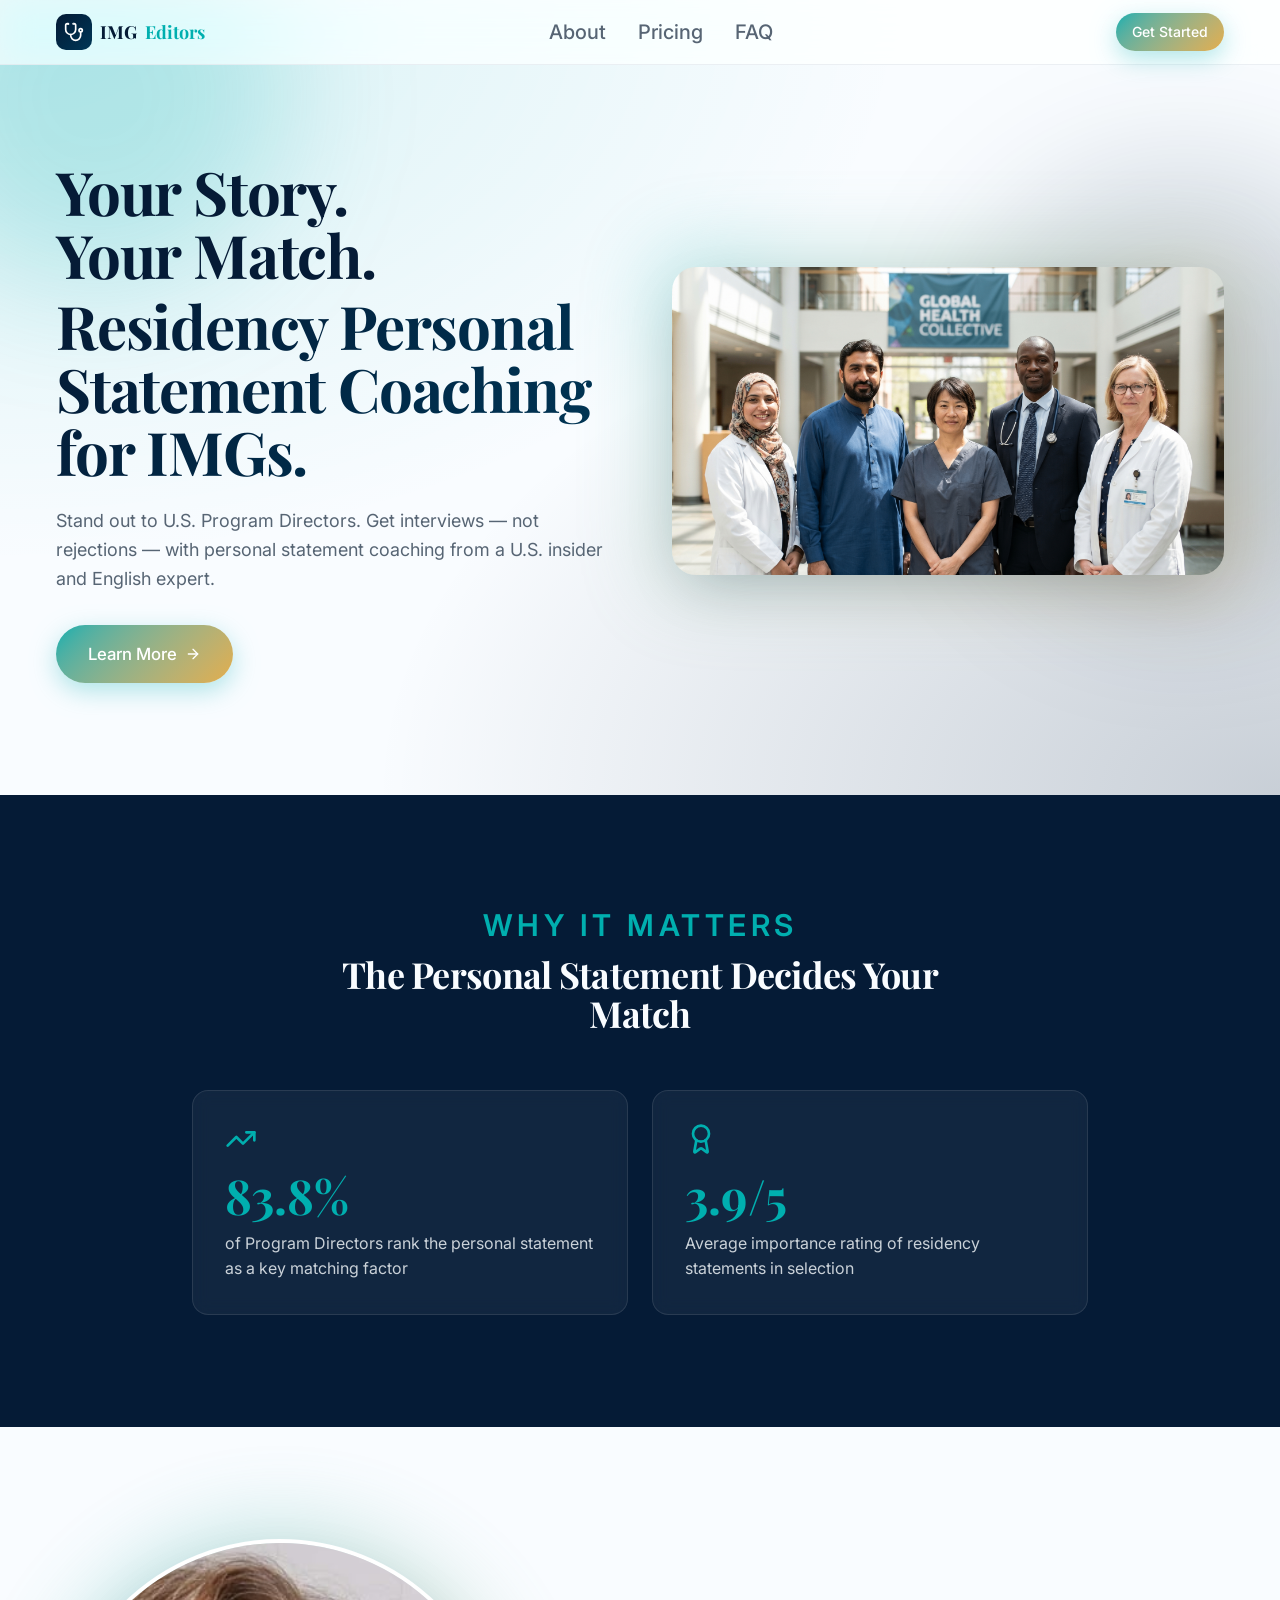
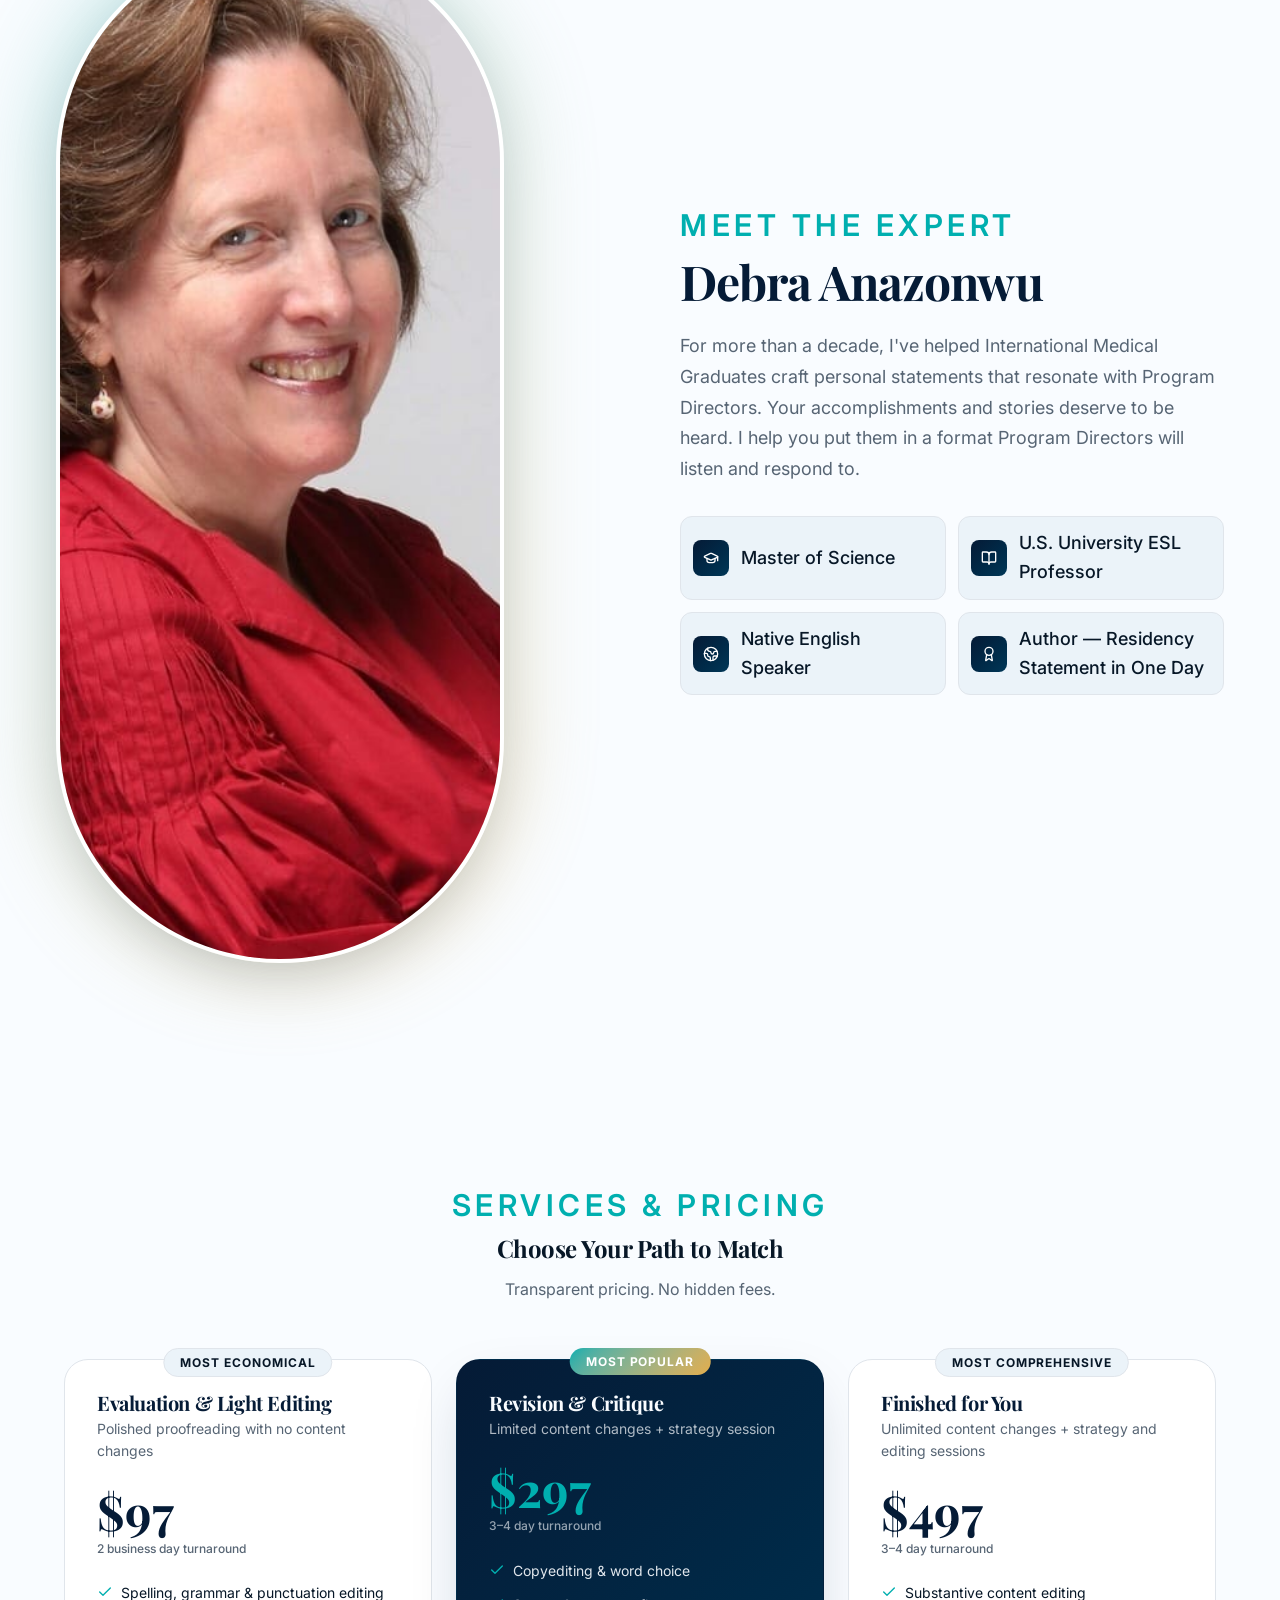
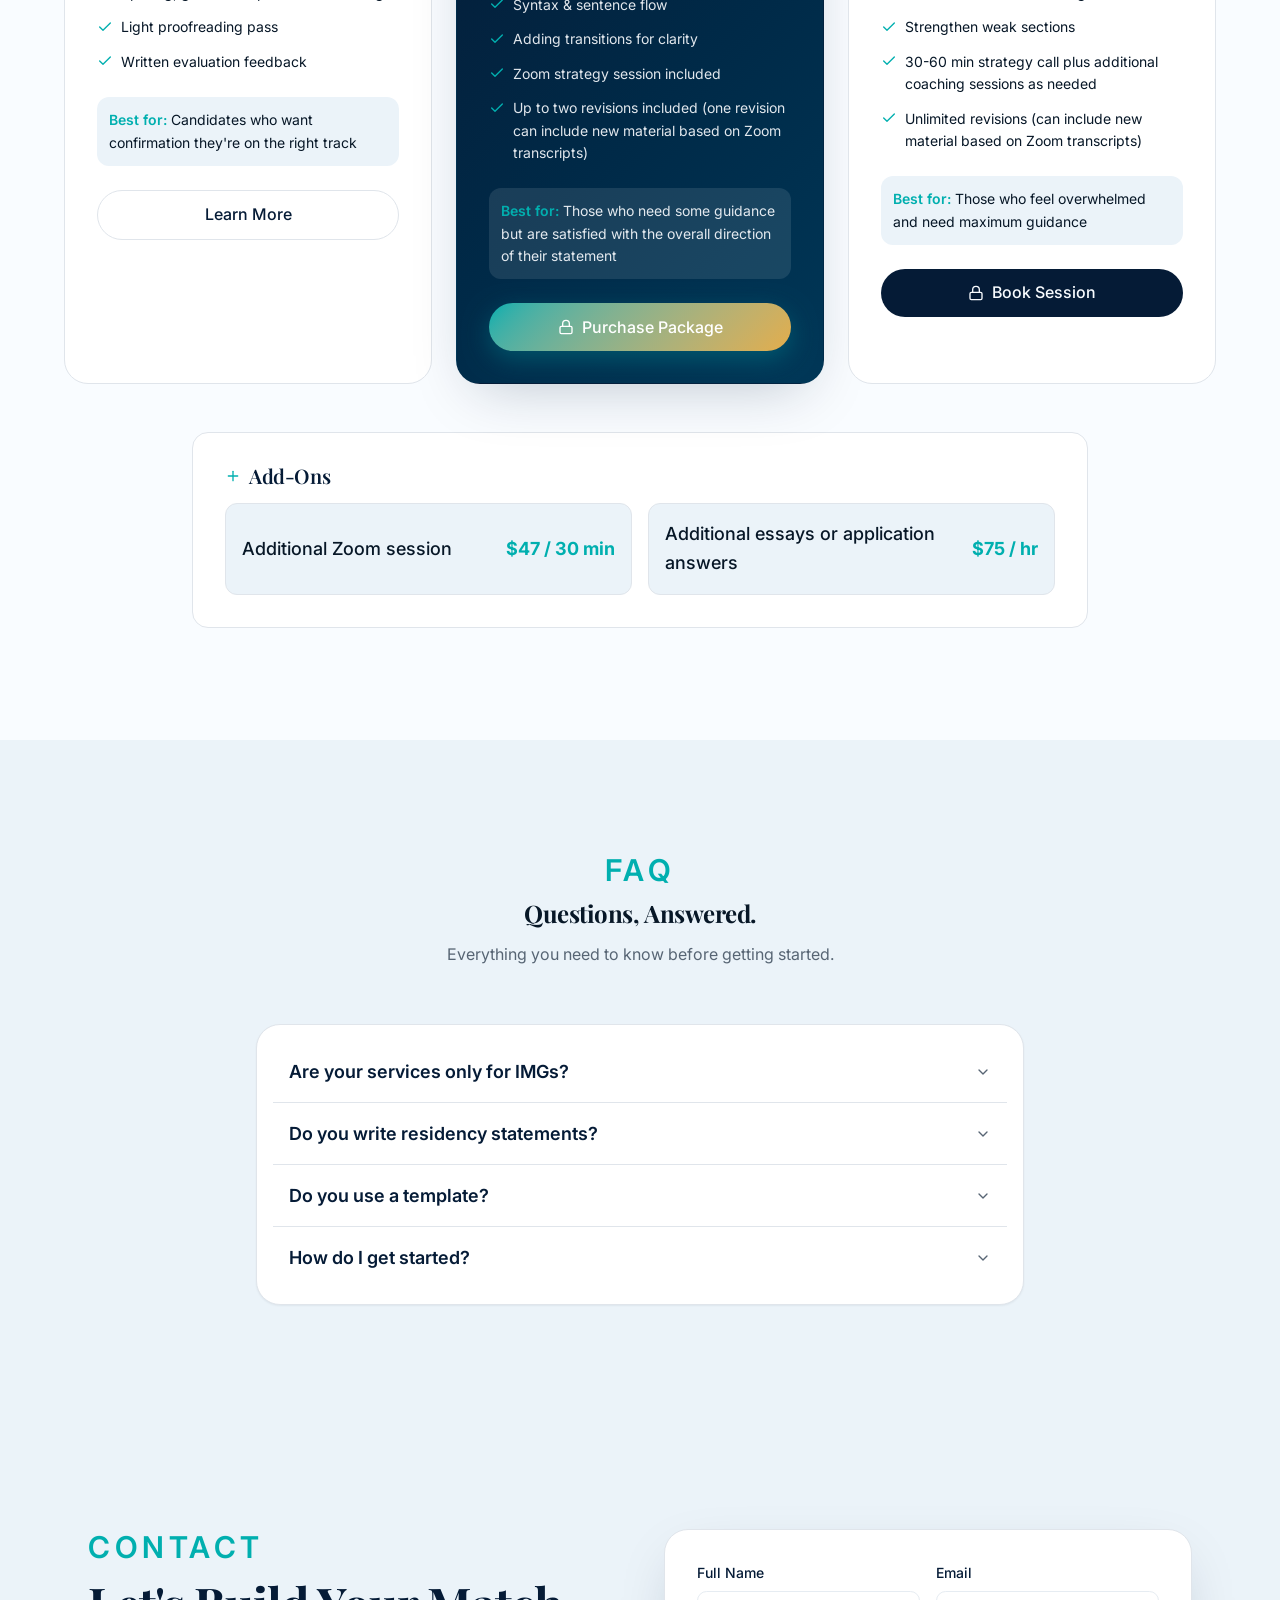
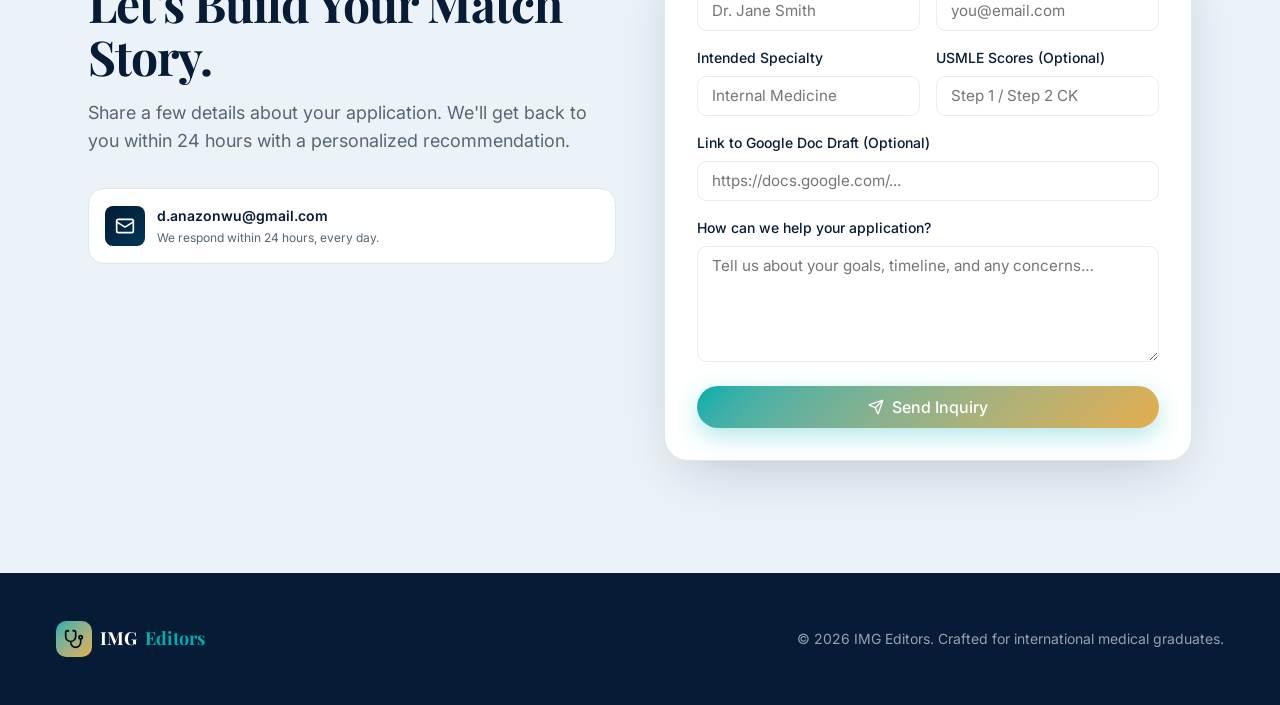
==== commit c08dd510: "Update index.html" ====
--- a/index.html
+++ b/index.html
@@ -56,7 +56,7 @@
         </div>
         <div class="hero-img-wrap reveal">
           <div class="glow"></div>
-          <img src="assets/hero-doctors.png" alt="International medical graduates matched into U.S. residency programs" width="1536" height="1024" />
+          <img src="hero-doctors.png" alt="International medical graduates matched into U.S. residency programs" width="1536" height="1024" />
         </div>
       </div>
     </section>
@@ -88,7 +88,7 @@
       <div class="container expert-grid">
         <div class="expert-photo reveal">
           <div class="glow"></div>
-          <img src="assets/debra.jpg" alt="Debra Anazonwu — IMG Editors founder" width="1024" height="1024" loading="lazy" />
+          <img src="debra.jpg" alt="Debra Anazonwu — IMG Editors founder" width="1024" height="1024" loading="lazy" />
         </div>
         <div class="reveal">
           <p class="eyebrow">Meet The Expert</p>
